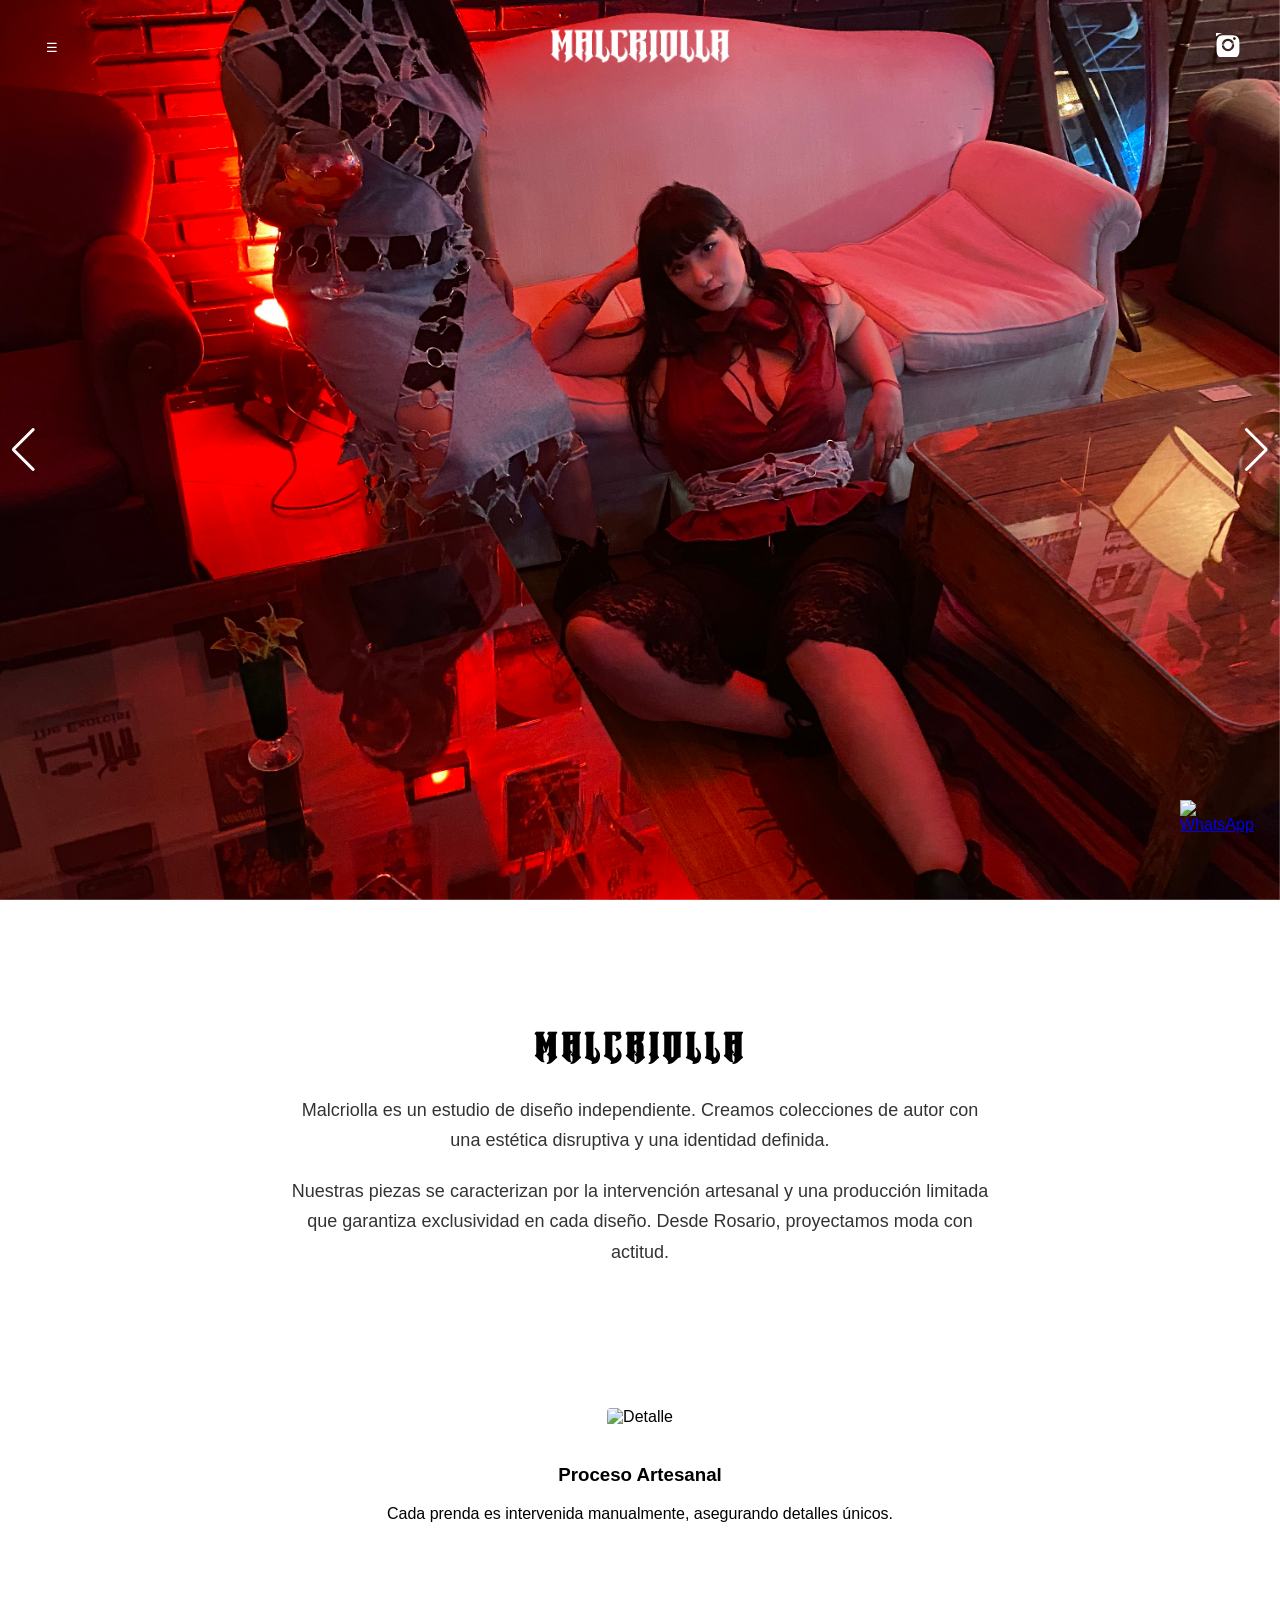
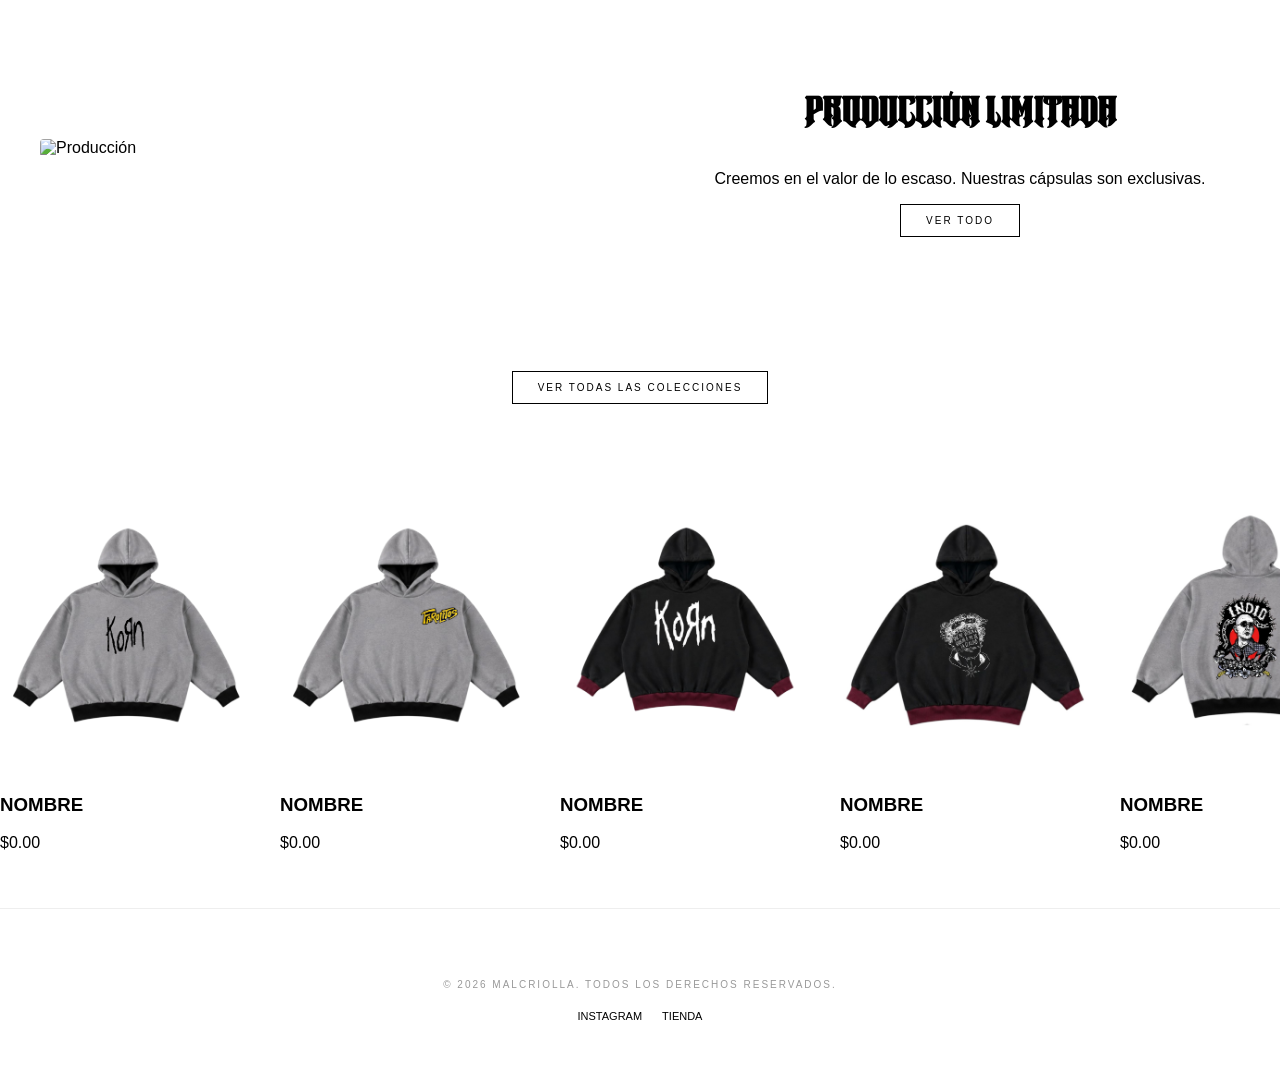
==== index.html @ 0d0cfdd4 "Update index.html" ====
<!DOCTYPE html>
<html lang="es">
<head>
    <link rel="stylesheet" href="https://cdn.jsdelivr.net/npm/swiper@11/swiper-bundle.min.css"/>
    <script src="https://cdn.jsdelivr.net/npm/swiper@11/swiper-bundle.min.js"></script>
    <link rel="icon" type="image/png" href="img/favicon.png">
    <meta charset="UTF-8">
    <meta name="viewport" content="width=device-width, initial-scale=1.0">
    <title>MALCRIOLLA | Official Online Store</title>
    <style>
        @font-face { font-family: 'Metrim'; src: url('fonts/MetrimLetter-Regular.ttf') format('truetype'); }
        body { font-family: 'Helvetica Neue', Helvetica, Arial, sans-serif; background: #ffffff; margin: 0; padding: 0; color: #000000; }

        /* Header */
        header { background: transparent; padding: 25px 0; position: fixed; top: 0; width: 100%; z-index: 9999; transition: all 0.4s ease; }
        .header-estructura { display: grid; grid-template-columns: 1fr auto 1fr; align-items: center; max-width: 1200px; margin: 0 auto; padding: 0 20px; }
        .menu-btn { background: transparent; border: none; color: #ffffff; cursor: pointer; text-transform: uppercase; justify-self: start; }
        .logo-bloque { display: flex; flex-direction: column; align-items: center; justify-self: center; }
        .logo-dinamico { height: 40px; width: auto; content: url("img/LOGO BLANCO.png"); transition: all 0.4s ease; }
        .ig-link { color: #ffffff; justify-self: end; text-decoration: none; }
        header.shrink { background: rgba(255, 255, 255, 0.95); padding: 10px 0; border-bottom: 1px solid #eee; }
        header.shrink .menu-btn, header.shrink .ig-link { color: #000000; }
        header.shrink .logo-dinamico { height: 25px; content: url("img/LOGO NEGRO.png"); }
        header.shrink .menu-btn, header.shrink .ig-link { color: #000000; }

        /* Swiper Profesional */
        .swiper { width: 100%; height: 100vh; }
        .swiper-slide img { width: 100%; height: 100vh; object-fit: cover; display: block; }
        .swiper-button-next, .swiper-button-prev { color: #ffffff !important; }

        /* Contenido */
        .quienes-somos { padding: 100px 20px; text-align: center; background: #ffffff; }
        .texto-container { max-width: 700px; margin: 0 auto; }
        .texto-container h2 { font-family: 'Metrim', sans-serif; font-size: 32px; letter-spacing: 4px; text-transform: uppercase; margin-bottom: 30px; }
        .texto-container p { font-size: 18px; line-height: 1.7; color: #333; margin-bottom: 20px; }
        .seccion-proceso { max-width: 800px; margin: 0 auto 80px auto; padding: 20px; text-align: center; }
        .seccion-proceso img { width: 100%; height: 400px; object-fit: cover; margin-bottom: 20px; border-radius: 4px; }
        .grid-bloque { display: grid; grid-template-columns: 1fr 1fr; gap: 80px; align-items: center; max-width: 1400px; margin: 100px auto; padding: 0 40px; }
        .bloque-img img { width: 100%; aspect-ratio: 4 / 3; object-fit: cover; border-radius: 4px; }
        .bloque-info {
            display: flex;
            flex-direction: column;
            align-items: center; /* Centra horizontalmente */
            text-align: center;  /* Opcional: centra también el texto */
        }
        .bloque-info h3 { font-family: 'Metrim', sans-serif; font-size: 32px; margin-bottom: 25px; text-align: center;}
        .btn-ver-todo { 
            padding: 10px 25px;
            border: 1px solid #000;
            color: #000;
            text-decoration: none;
            font-size: 10px;
            letter-spacing: 2px;
            text-transform: uppercase; }
        .contenedor-boton-centro { text-align: center; padding: 40px 0; background: #ffffff; }
        .btn-colecciones { align-self: flex-start; /* Botón alineado con el texto */
            padding: 10px 25px;
            border: 1px solid #000;
            color: #000;
            text-decoration: none;
            font-size: 10px;
            letter-spacing: 2px;
            text-transform: uppercase; }

        .btn-ver-todo:hover {
            background: #000;
            color: #fff;
        }
        .btn-colecciones:hover {
            background: #000;
            color: #fff;
        }
        /* Carrusel Productos */
        .contenedor-carrusel-productos { position: relative; width: 100%;max-width: 100vw; overflow: hidden; padding: 40px 0; }
        .carrusel-track { display: flex; gap: 30px;width: max-content; animation: scroll 20s linear infinite; will-change: transform; }
        .carrusel-track:hover { animation-play-state: paused; }
        @keyframes scroll { from { transform: translateX(0); } to { transform: translateX(-1400px); } }
        .producto-card img { width: 250px; height: 300px; object-fit: cover; display: block; cursor: pointer; transition: transform 0.3s ease; }
        .producto-card a { display: block; text-decoration: none; }
        .producto-card a:hover img { transform: scale(1.05); }
        

        .whatsapp-float {
            position: fixed;
            width: 60px;
            height: 60px;
            bottom: 40px;
            right: 40px;
            z-index: 9999;
            transition: transform 0.3s ease;
        }

        .whatsapp-float img {
            width: 100%;
            height: 100%;
            object-fit: contain;
        }

        .whatsapp-float:hover {
            transform: scale(1.1); /* Efecto al pasar el mouse */
        }

        /* Ajuste para móviles */
        @media (max-width: 768px) {
            .whatsapp-float {
                width: 50px;
                height: 50px;
                bottom: 20px;
                right: 20px;
            }
        }

        
        

        /* Oculta la barra de scroll en Chrome, Safari y Edge */
        .carrusel-track::-webkit-scrollbar {
            display: none;
        }

        /* Asegura que cada foto se ajuste al scroll */
        .carrusel-item {
            scroll-snap-align: start; 
            flex: 0 0 auto; /* Evita que las fotos se deformen */
        }

        /* Footer */
        .footer { background: #ffffff; padding: 60px 20px; text-align: center; border-top: 1px solid #eeeeee; }
        .footer-links { display: flex; justify-content: center; gap: 20px; margin-top: 20px; }
        .footer-links a { font-size: 11px; color: #000; text-decoration: none; text-transform: uppercase; }

        @media (max-width: 768px) { .grid-bloque { grid-template-columns: 1fr; } }
    </style>
</head>
<body>

    <header>
        <div class="header-estructura">
            <button class="menu-btn"><span>&#9776;</span></button>
            <div class="logo-bloque">
                <a href="index.html">
        <img src="img/LOGO BLANCO.png" alt="MALCRIOLLA" class="logo-dinamico">
    </a>
            </div>
            <a href="https://instagram.com/malcriolla" target="_blank" class="ig-link">
                <svg width="24" height="24" viewBox="0 0 24 24" fill="currentColor">
                    <path d="M12 2.163c3.204 0 3.584.012 4.85.07 1.25.057 2.1.24 2.846.53.77.3 1.32.657 1.896 1.233.575.575.933 1.126 1.233 1.896.29.745.473 1.595.53 2.846.058 1.266.07 1.646.07 4.85s-.012 3.584-.07 4.85c-.057 1.25-.24 2.1-.53 2.846-.3.77-.657 1.32-1.233 1.896-.575.575-1.126.933-1.896 1.233-.745.29-1.595.473-2.846.53-1.266.058-1.646.07-4.85.07s-3.584-.012-4.85-.07c-1.25-.057-2.1-.24-2.846-.53-.77-.3-1.32-.657-1.896-1.233-.575-.575-.933-1.126-1.233-1.896-.29-.745-.473-1.595-.53-2.846-.058-1.266-.07-1.646-.07-4.85s.012-3.584.07-4.85c.057-1.25.24-2.1.53-2.846.3-.77.657-1.32 1.233-1.896.575-.575 1.126-.933 1.896-1.233.745-.29 1.595-.473 2.846-.53 1.266-.058 1.646-.07 4.85-.07zm0-2.163c-3.259 0-3.667.014-4.947.072-1.277.058-2.148.26-2.91.556-.788.305-1.455.714-2.122 1.382-.668.667-1.334 1.077-2.122 1.382-.668.667-1.334 1.077-2.122 1.382-.668.667-1.334 1.077-2.122 1.382-.668.667-1.334 1.077-2.122 1.382-.762.296-1.633.498-2.91.556-1.28.058-1.688.072-4.947.072s3.667-.014 4.947-.072c1.277-.058 2.148-.26 2.91-.556.788-.305 1.455-.714 2.122-1.382.668-.667 1.077-1.334 1.382-2.122.296-.762.498-1.633.556-2.91.058-1.28.072-1.688.072-4.947s-.014-3.667-.072-4.947c-.058-1.277-.26-2.148-.556-2.91-.305-.788-.714-1.455-1.382-2.122-.667-.668-1.334-1.077-2.122-1.382-.762-.296-1.633-.498-2.91-.556-1.28-.058-1.688-.072-4.947-.072zM12 5.838c-3.403 0-6.162 2.759-6.162 6.162s2.759 6.162 6.162 6.162 6.162-2.759 6.162-6.162-2.759-6.162-6.162-6.162zm0 10.162c-2.209 0-4-1.791-4-4s1.791-4 4-4 4 1.791 4 4-1.791 4-4 4zm6.406-11.845c-.796 0-1.441.645-1.441 1.441s.645 1.441 1.441 1.441 1.441-.645 1.441-1.441-.645-1.441-1.441-1.441z"/>
                </svg>
            </a>
        </div>
    </header>

    <div class="swiper mySwiper">
    <div class="swiper-wrapper">
        <div class="swiper-slide"><img src="img/carousel slide/IMG_2120.jpg" alt="Slide 1"></div>
        <div class="swiper-slide"><img src="img/carousel slide/IMG_1923.jpg" alt="Slide 2"></div>
        <div class="swiper-slide"><img src="img/carousel slide/IMG_1944.jpg" alt="Slide 3"></div>
    </div>
    <div class="swiper-button-next"></div>
    <div class="swiper-button-prev"></div>
</div>

    <section class="quienes-somos">
        <div class="texto-container">
            <h2>Malcriolla</h2>
            <p>Malcriolla es un estudio de diseño independiente. Creamos colecciones de autor con una estética disruptiva y una identidad definida.</p>
            <p>Nuestras piezas se caracterizan por la intervención artesanal y una producción limitada que garantiza exclusividad en cada diseño. Desde Rosario, proyectamos moda con actitud.</p>
        </div>
    </section>

    <section class="seccion-proceso">
        <img src="https://images.unsplash.com/photo-1523381210434-271e8be1f52b?w=800" alt="Detalle">
        <h3>Proceso Artesanal</h3>
        <p>Cada prenda es intervenida manualmente, asegurando detalles únicos.</p>
    </section>

    <section class="grid-bloque">
        <div class="bloque-img"><img src="https://images.unsplash.com/photo-1523381210434-271e8be1f52b?w=800" alt="Producción"></div>
        <div class="bloque-info">
            <h3>Producción Limitada</h3>
            <p>Creemos en el valor de lo escaso. Nuestras cápsulas son exclusivas.</p>
            
            <a href="galeria.html" class="btn-ver-todo">VER TODO</a>
            
        </div>
    </section>

    <div class="contenedor-boton-centro">
        <a href="colecciones.html" class="btn-colecciones">VER TODAS LAS COLECCIONES</a>
    </div>

    <div class="contenedor-carrusel-productos">
        
        <div class="carrusel-track" id="track">
            
            <div class="producto-card"><img src="img/buzos/12345.png" alt="Producto"><h3>NOMBRE</h3><p>$0.00</p></div>
            <div class="producto-card"><img src="img/buzos/123456 (2).png" alt="Producto"><h3>NOMBRE</h3><p>$0.00</p></div>
            <div class="producto-card"><img src="img/buzos/123456 (3).png" alt="Producto"><h3>NOMBRE</h3><p>$0.00</p></div>
            <div class="producto-card"><img src="img/buzos/pity 1.jpg" alt="Producto"><h3>NOMBRE</h3><p>$0.00</p></div>
            <div class="producto-card"><img src="img/buzos/INDIO.jpg" alt="Producto"><h3>NOMBRE</h3><p>$0.00</p></div>
            
        </div>
    </div>

    <footer class="footer">
        <div class="footer-contenido">
            <p style="font-size: 10px; letter-spacing: 2px; text-transform: uppercase; color: #999;">&copy; 2026 MALCRIOLLA. TODOS LOS DERECHOS RESERVADOS.</p>
            <div class="footer-links">
                <a href="https://instagram.com/malcriolla" target="_blank" class="ig-link">INSTAGRAM</a>
                
                <a href="https://malcriolla.mitiendanube.com/" target="_blank" class="ig-link"">TIENDA</a>
            </div>
        </div>
    </footer>


    <!-- Modal de Imagen -->
<div id="imageModal" style="display:none; position:fixed; z-index:10000; left:0; top:0; width:100%; height:100%; background-color:rgba(0,0,0,0.9); justify-content:center; align-items:center;">
    <span onclick="document.getElementById('imageModal').style.display='none'" style="position:absolute; top:20px; right:30px; color:white; font-size:40px; cursor:pointer;">&times;</span>
    <img id="modalImg" style="max-width:90%; max-height:80%; border-radius:4px;">
</div>
    <script>
    window.addEventListener('DOMContentLoaded', () => {
        const track = document.getElementById('track');
        
        // 1. Duplicar elementos
        track.innerHTML += track.innerHTML; 

        // 2. Delegación de eventos (Funciona para todos, incluso los duplicados)
        track.addEventListener('click', (e) => {
            if (e.target.tagName === 'IMG') {
                const modal = document.getElementById('imageModal');
                const modalImg = document.getElementById('modalImg');
                modal.style.display = 'flex';
                modalImg.src = e.target.src;
            }
        });
    });

    // Inicializar Swiper
    var swiper = new Swiper(".mySwiper", {
        loop: true,
        autoplay: { delay: 6000, disableOnInteraction: false },
        navigation: {
            nextEl: ".swiper-button-next",
            prevEl: ".swiper-button-prev",
        },
        keyboard: { enabled: true },
    });

    // Header Scroll
    window.addEventListener('scroll', () => 
        document.querySelector('header').classList.toggle('shrink', window.scrollY > 50)
    );
</script>

<!-- Botón Flotante WhatsApp -->
<a href="https://wa.me/5493411234567" class="whatsapp-float" target="_blank">
    <img src="https://cdn-icons-png.flaticon.com/512/3670/3670051.png" alt="WhatsApp">
</a>


</body>
</html>
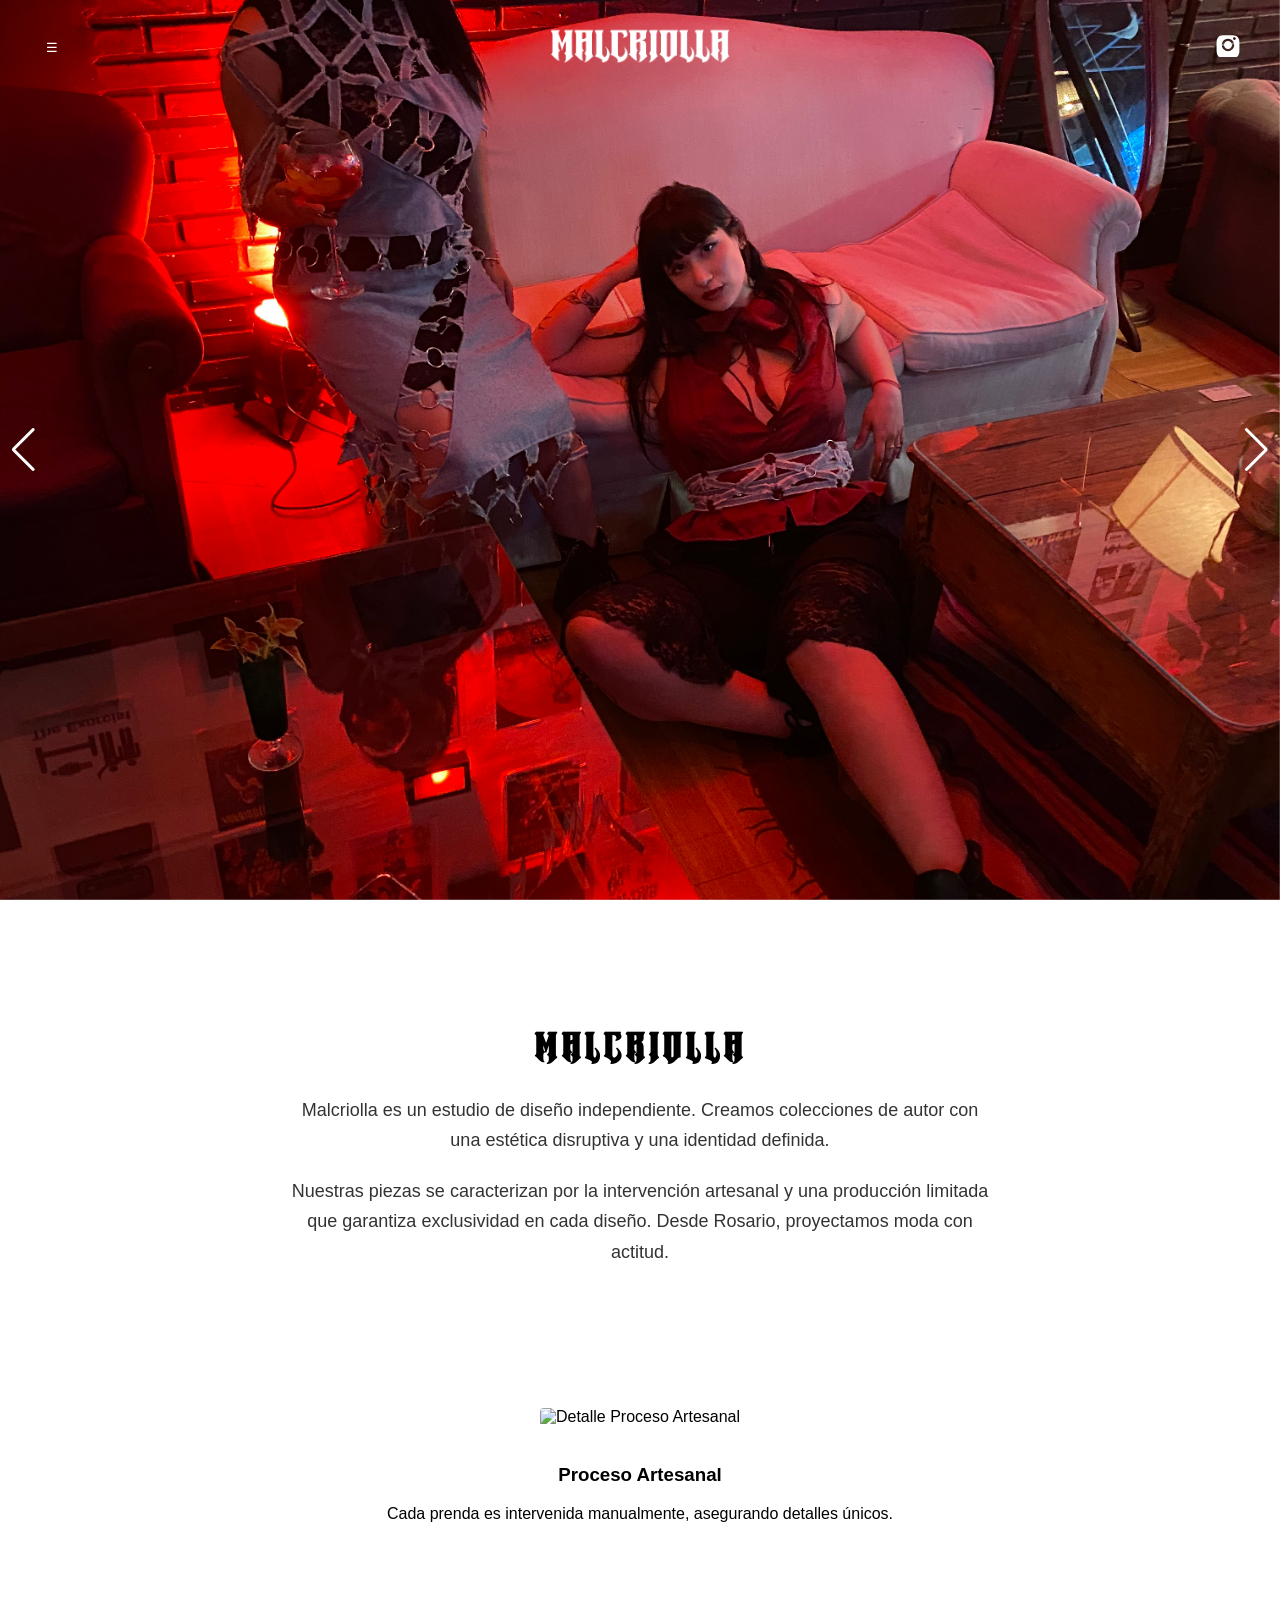
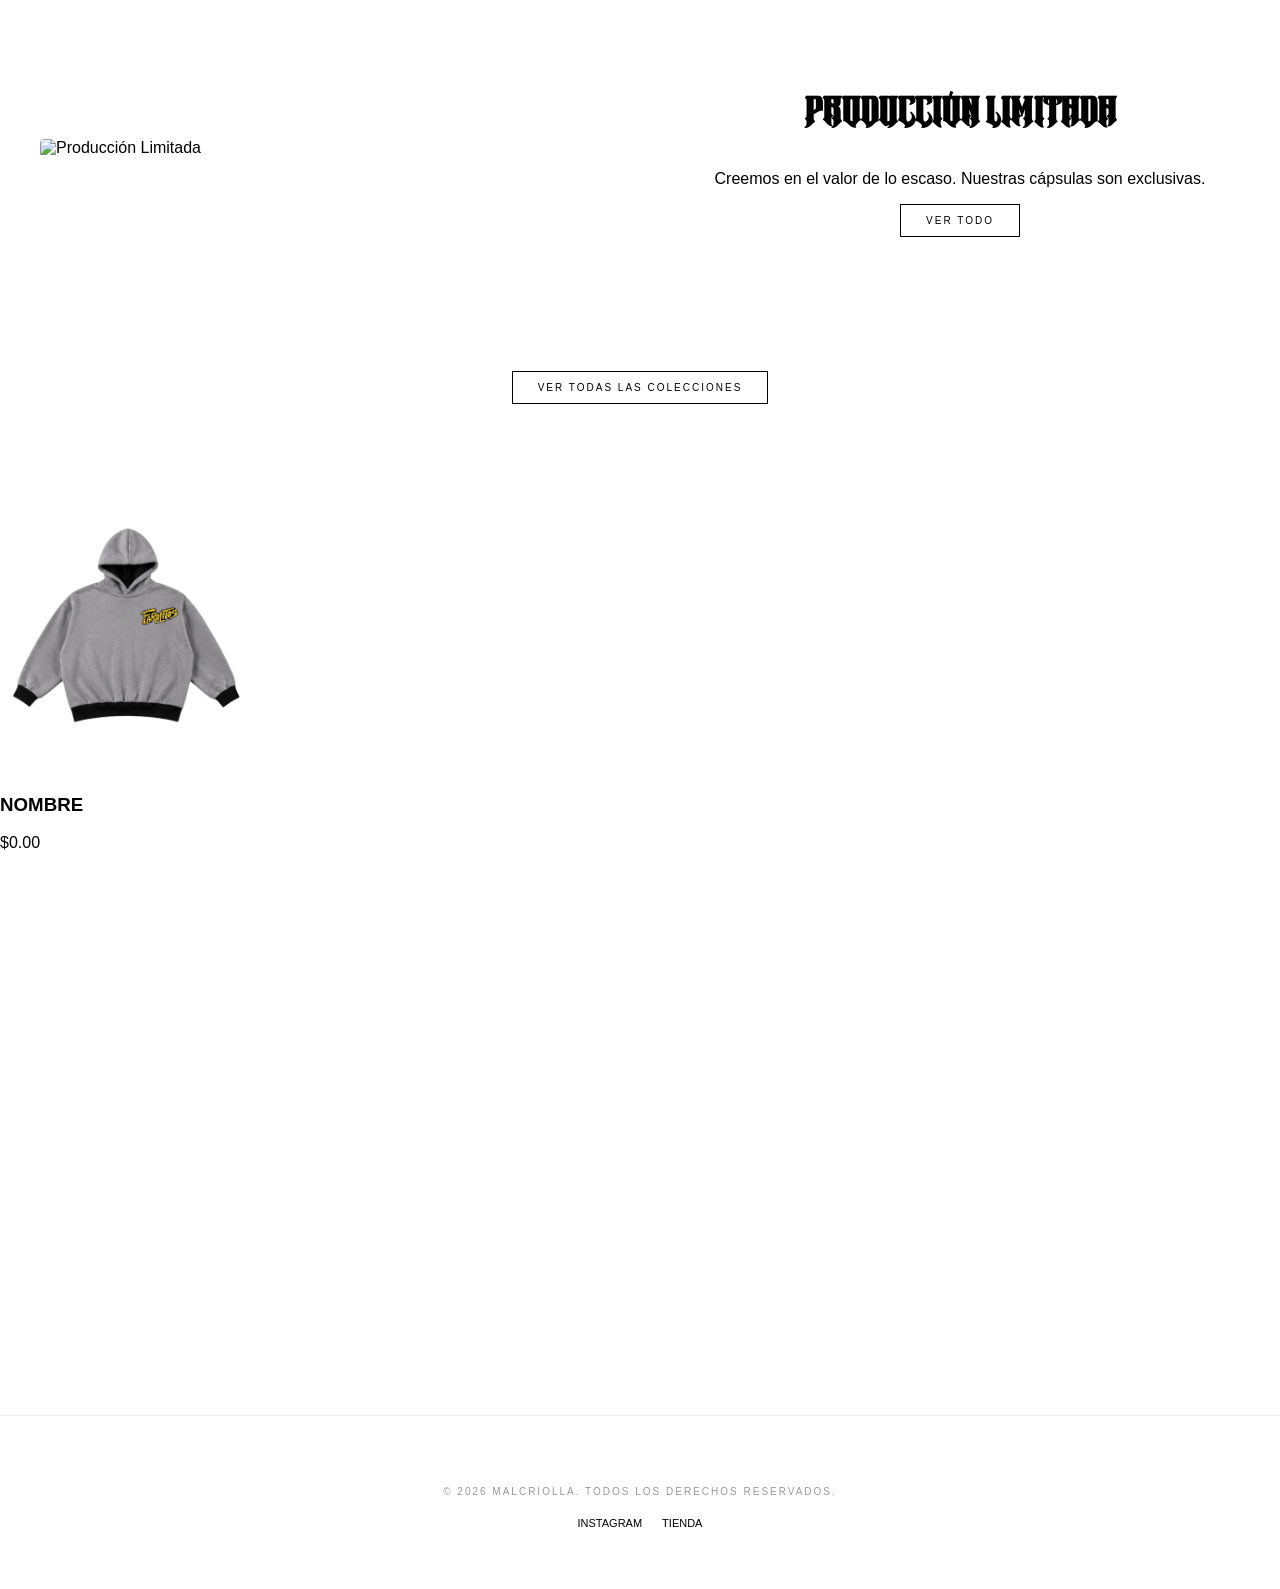
==== commit 619f46cc: "Update index.html" ====
--- a/index.html
+++ b/index.html
@@ -1,136 +1,15 @@
 <!DOCTYPE html>
 <html lang="es">
 <head>
-    <link rel="stylesheet" href="https://cdn.jsdelivr.net/npm/swiper@11/swiper-bundle.min.css"/>
-    <script src="https://cdn.jsdelivr.net/npm/swiper@11/swiper-bundle.min.js"></script>
-    <link rel="icon" type="image/png" href="img/favicon.png">
     <meta charset="UTF-8">
     <meta name="viewport" content="width=device-width, initial-scale=1.0">
-    <title>MALCRIOLLA | Official Online Store</title>
-    <style>
-        @font-face { font-family: 'Metrim'; src: url('fonts/MetrimLetter-Regular.ttf') format('truetype'); }
-        body { font-family: 'Helvetica Neue', Helvetica, Arial, sans-serif; background: #ffffff; margin: 0; padding: 0; color: #000000; }
-
-        /* Header */
-        header { background: transparent; padding: 25px 0; position: fixed; top: 0; width: 100%; z-index: 9999; transition: all 0.4s ease; }
-        .header-estructura { display: grid; grid-template-columns: 1fr auto 1fr; align-items: center; max-width: 1200px; margin: 0 auto; padding: 0 20px; }
-        .menu-btn { background: transparent; border: none; color: #ffffff; cursor: pointer; text-transform: uppercase; justify-self: start; }
-        .logo-bloque { display: flex; flex-direction: column; align-items: center; justify-self: center; }
-        .logo-dinamico { height: 40px; width: auto; content: url("img/LOGO BLANCO.png"); transition: all 0.4s ease; }
-        .ig-link { color: #ffffff; justify-self: end; text-decoration: none; }
-        header.shrink { background: rgba(255, 255, 255, 0.95); padding: 10px 0; border-bottom: 1px solid #eee; }
-        header.shrink .menu-btn, header.shrink .ig-link { color: #000000; }
-        header.shrink .logo-dinamico { height: 25px; content: url("img/LOGO NEGRO.png"); }
-        header.shrink .menu-btn, header.shrink .ig-link { color: #000000; }
-
-        /* Swiper Profesional */
-        .swiper { width: 100%; height: 100vh; }
-        .swiper-slide img { width: 100%; height: 100vh; object-fit: cover; display: block; }
-        .swiper-button-next, .swiper-button-prev { color: #ffffff !important; }
-
-        /* Contenido */
-        .quienes-somos { padding: 100px 20px; text-align: center; background: #ffffff; }
-        .texto-container { max-width: 700px; margin: 0 auto; }
-        .texto-container h2 { font-family: 'Metrim', sans-serif; font-size: 32px; letter-spacing: 4px; text-transform: uppercase; margin-bottom: 30px; }
-        .texto-container p { font-size: 18px; line-height: 1.7; color: #333; margin-bottom: 20px; }
-        .seccion-proceso { max-width: 800px; margin: 0 auto 80px auto; padding: 20px; text-align: center; }
-        .seccion-proceso img { width: 100%; height: 400px; object-fit: cover; margin-bottom: 20px; border-radius: 4px; }
-        .grid-bloque { display: grid; grid-template-columns: 1fr 1fr; gap: 80px; align-items: center; max-width: 1400px; margin: 100px auto; padding: 0 40px; }
-        .bloque-img img { width: 100%; aspect-ratio: 4 / 3; object-fit: cover; border-radius: 4px; }
-        .bloque-info {
-            display: flex;
-            flex-direction: column;
-            align-items: center; /* Centra horizontalmente */
-            text-align: center;  /* Opcional: centra también el texto */
-        }
-        .bloque-info h3 { font-family: 'Metrim', sans-serif; font-size: 32px; margin-bottom: 25px; text-align: center;}
-        .btn-ver-todo { 
-            padding: 10px 25px;
-            border: 1px solid #000;
-            color: #000;
-            text-decoration: none;
-            font-size: 10px;
-            letter-spacing: 2px;
-            text-transform: uppercase; }
-        .contenedor-boton-centro { text-align: center; padding: 40px 0; background: #ffffff; }
-        .btn-colecciones { align-self: flex-start; /* Botón alineado con el texto */
-            padding: 10px 25px;
-            border: 1px solid #000;
-            color: #000;
-            text-decoration: none;
-            font-size: 10px;
-            letter-spacing: 2px;
-            text-transform: uppercase; }
-
-        .btn-ver-todo:hover {
-            background: #000;
-            color: #fff;
-        }
-        .btn-colecciones:hover {
-            background: #000;
-            color: #fff;
-        }
-        /* Carrusel Productos */
-        .contenedor-carrusel-productos { position: relative; width: 100%;max-width: 100vw; overflow: hidden; padding: 40px 0; }
-        .carrusel-track { display: flex; gap: 30px;width: max-content; animation: scroll 20s linear infinite; will-change: transform; }
-        .carrusel-track:hover { animation-play-state: paused; }
-        @keyframes scroll { from { transform: translateX(0); } to { transform: translateX(-1400px); } }
-        .producto-card img { width: 250px; height: 300px; object-fit: cover; display: block; cursor: pointer; transition: transform 0.3s ease; }
-        .producto-card a { display: block; text-decoration: none; }
-        .producto-card a:hover img { transform: scale(1.05); }
-        
-
-        .whatsapp-float {
-            position: fixed;
-            width: 60px;
-            height: 60px;
-            bottom: 40px;
-            right: 40px;
-            z-index: 9999;
-            transition: transform 0.3s ease;
-        }
-
-        .whatsapp-float img {
-            width: 100%;
-            height: 100%;
-            object-fit: contain;
-        }
-
-        .whatsapp-float:hover {
-            transform: scale(1.1); /* Efecto al pasar el mouse */
-        }
-
-        /* Ajuste para móviles */
-        @media (max-width: 768px) {
-            .whatsapp-float {
-                width: 50px;
-                height: 50px;
-                bottom: 20px;
-                right: 20px;
-            }
-        }
-
-        
-        
-
-        /* Oculta la barra de scroll en Chrome, Safari y Edge */
-        .carrusel-track::-webkit-scrollbar {
-            display: none;
-        }
-
-        /* Asegura que cada foto se ajuste al scroll */
-        .carrusel-item {
-            scroll-snap-align: start; 
-            flex: 0 0 auto; /* Evita que las fotos se deformen */
-        }
-
-        /* Footer */
-        .footer { background: #ffffff; padding: 60px 20px; text-align: center; border-top: 1px solid #eeeeee; }
-        .footer-links { display: flex; justify-content: center; gap: 20px; margin-top: 20px; }
-        .footer-links a { font-size: 11px; color: #000; text-decoration: none; text-transform: uppercase; }
-
-        @media (max-width: 768px) { .grid-bloque { grid-template-columns: 1fr; } }
-    </style>
+    <title>MALCRIOLLA | Official Online</title>
+    <!-- Favicon -->
+    <link rel="icon" type="image/png" href="img/favicon.png">
+    <!-- Swiper CSS -->
+    <link rel="stylesheet" href="https://cdn.jsdelivr.net/npm/swiper@11/swiper-bundle.min.css"/>
+    <!-- Estilos Propios (CSS Externo) -->
+    <link rel="stylesheet" href="css/style.css">
 </head>
 <body>
 
@@ -139,26 +18,26 @@
             <button class="menu-btn"><span>&#9776;</span></button>
             <div class="logo-bloque">
                 <a href="index.html">
-        <img src="img/LOGO BLANCO.png" alt="MALCRIOLLA" class="logo-dinamico">
-    </a>
+                    <img src="img/LOGO BLANCO.png" alt="MALCRIOLLA" class="logo-dinamico">
+                </a>
             </div>
             <a href="https://instagram.com/malcriolla" target="_blank" class="ig-link">
                 <svg width="24" height="24" viewBox="0 0 24 24" fill="currentColor">
-                    <path d="M12 2.163c3.204 0 3.584.012 4.85.07 1.25.057 2.1.24 2.846.53.77.3 1.32.657 1.896 1.233.575.575.933 1.126 1.233 1.896.29.745.473 1.595.53 2.846.058 1.266.07 1.646.07 4.85s-.012 3.584-.07 4.85c-.057 1.25-.24 2.1-.53 2.846-.3.77-.657 1.32-1.233 1.896-.575.575-1.126.933-1.896 1.233-.745.29-1.595.473-2.846.53-1.266.058-1.646.07-4.85.07s-3.584-.012-4.85-.07c-1.25-.057-2.1-.24-2.846-.53-.77-.3-1.32-.657-1.896-1.233-.575-.575-.933-1.126-1.233-1.896-.29-.745-.473-1.595-.53-2.846-.058-1.266-.07-1.646-.07-4.85s.012-3.584.07-4.85c.057-1.25.24-2.1.53-2.846.3-.77.657-1.32 1.233-1.896.575-.575 1.126-.933 1.896-1.233.745-.29 1.595-.473 2.846-.53 1.266-.058 1.646-.07 4.85-.07zm0-2.163c-3.259 0-3.667.014-4.947.072-1.277.058-2.148.26-2.91.556-.788.305-1.455.714-2.122 1.382-.668.667-1.334 1.077-2.122 1.382-.668.667-1.334 1.077-2.122 1.382-.668.667-1.334 1.077-2.122 1.382-.668.667-1.334 1.077-2.122 1.382-.762.296-1.633.498-2.91.556-1.28.058-1.688.072-4.947.072s3.667-.014 4.947-.072c1.277-.058 2.148-.26 2.91-.556.788-.305 1.455-.714 2.122-1.382.668-.667 1.077-1.334 1.382-2.122.296-.762.498-1.633.556-2.91.058-1.28.072-1.688.072-4.947s-.014-3.667-.072-4.947c-.058-1.277-.26-2.148-.556-2.91-.305-.788-.714-1.455-1.382-2.122-.667-.668-1.334-1.077-2.122-1.382-.762-.296-1.633-.498-2.91-.556-1.28-.058-1.688-.072-4.947-.072zM12 5.838c-3.403 0-6.162 2.759-6.162 6.162s2.759 6.162 6.162 6.162 6.162-2.759 6.162-6.162-2.759-6.162-6.162-6.162zm0 10.162c-2.209 0-4-1.791-4-4s1.791-4 4-4 4 1.791 4 4-1.791 4-4 4zm6.406-11.845c-.796 0-1.441.645-1.441 1.441s.645 1.441 1.441 1.441 1.441-.645 1.441-1.441-.645-1.441-1.441-1.441z"/>
+                    <path d="M12 2.163c3.204 0 3.584.012 4.85.07 1.25.057 2.1.24 2.846.53.77.3 1.32.657 1.896 1.233.575.575.933 1.126 1.233 1.896.29.745.473 1.595.53 2.846.058 1.266.07 1.646.07 4.85s-.012 3.584-.07 4.85c-.057 1.25-.24 2.1-.53 2.846-.3.77-.657 1.32-1.233 1.896-.575.575-1.126.933-1.896 1.233-.745.29-1.595.473-2.846.53-1.266.058-1.646.07-4.85.07s-3.584-.012-4.85-.07c-1.25-.057-2.1-.24-2.846-.53-.77-.3-1.32-.657-1.896-1.233-.575-.575-.933-1.126-1.233-1.896-.29-.745-.473-1.595-.53-2.846-.058-1.266-.07-1.646-.07-4.85s.012-3.584.07-4.85c-.057-1.25.24-2.1.53-2.846.3-.77.657-1.32 1.233-1.896.575-.575 1.126-.933 1.896-1.233.745-.29 1.595-.473 2.846-.53 1.266-.058 1.646-.07 4.85-.07zm0-2.163c-3.259 0-3.667.014-4.947.072-1.277.058-2.148.26-2.91.556-.788.305-1.455.714-2.122 1.382-.668.667-1.334 1.077-2.122 1.382-.762.296-1.633.498-2.91.556-1.28.058-1.688.072-4.947.072s3.667-.014 4.947-.072c1.277-.058 2.148-.26 2.91-.556.788-.305 1.455-.714 2.122-1.382.667-.668 1.334-1.077 2.122-1.382.762-.296 1.633-.498 2.91-.556 1.28-.058 1.688-.072 4.947-.072zM12 5.838c-3.403 0-6.162 2.759-6.162 6.162s2.759 6.162 6.162 6.162 6.162-2.759 6.162-6.162-2.759-6.162-6.162-6.162zm0 10.162c-2.209 0-4-1.791-4-4s1.791-4 4-4 4 1.791 4 4-1.791 4-4 4zm6.406-11.845c-.796 0-1.441.645-1.441 1.441s.645 1.441 1.441 1.441 1.441-.645 1.441-1.441-.645-1.441-1.441-1.441z"/>
                 </svg>
             </a>
         </div>
     </header>
 
     <div class="swiper mySwiper">
-    <div class="swiper-wrapper">
-        <div class="swiper-slide"><img src="img/carousel slide/IMG_2120.jpg" alt="Slide 1"></div>
-        <div class="swiper-slide"><img src="img/carousel slide/IMG_1923.jpg" alt="Slide 2"></div>
-        <div class="swiper-slide"><img src="img/carousel slide/IMG_1944.jpg" alt="Slide 3"></div>
+        <div class="swiper-wrapper">
+            <div class="swiper-slide"><img src="img/carousel slide/IMG_2120.jpg" alt="Slide 1"></div>
+            <div class="swiper-slide"><img src="img/carousel slide/IMG_1923.jpg" alt="Slide 2"></div>
+            <div class="swiper-slide"><img src="img/carousel slide/IMG_1944.jpg" alt="Slide 3"></div>
+        </div>
+        <div class="swiper-button-next"></div>
+        <div class="swiper-button-prev"></div>
     </div>
-    <div class="swiper-button-next"></div>
-    <div class="swiper-button-prev"></div>
-</div>
 
     <section class="quienes-somos">
         <div class="texto-container">
@@ -169,19 +48,19 @@
     </section>
 
     <section class="seccion-proceso">
-        <img src="https://images.unsplash.com/photo-1523381210434-271e8be1f52b?w=800" alt="Detalle">
+        <img src="https://images.unsplash.com/photo-1523381210434-271e8be1f52b?w=800" alt="Detalle Proceso Artesanal">
         <h3>Proceso Artesanal</h3>
         <p>Cada prenda es intervenida manualmente, asegurando detalles únicos.</p>
     </section>
 
     <section class="grid-bloque">
-        <div class="bloque-img"><img src="https://images.unsplash.com/photo-1523381210434-271e8be1f52b?w=800" alt="Producción"></div>
+        <div class="bloque-img">
+            <img src="https://images.unsplash.com/photo-1523381210434-271e8be1f52b?w=800" alt="Producción Limitada">
+        </div>
         <div class="bloque-info">
             <h3>Producción Limitada</h3>
             <p>Creemos en el valor de lo escaso. Nuestras cápsulas son exclusivas.</p>
-            
             <a href="galeria.html" class="btn-ver-todo">VER TODO</a>
-            
         </div>
     </section>
 
@@ -189,16 +68,13 @@
         <a href="colecciones.html" class="btn-colecciones">VER TODAS LAS COLECCIONES</a>
     </div>
 
-    <div class="contenedor-carrusel-productos">
-        
-        <div class="carrusel-track" id="track">
-            
-            <div class="producto-card"><img src="img/buzos/12345.png" alt="Producto"><h3>NOMBRE</h3><p>$0.00</p></div>
-            <div class="producto-card"><img src="img/buzos/123456 (2).png" alt="Producto"><h3>NOMBRE</h3><p>$0.00</p></div>
-            <div class="producto-card"><img src="img/buzos/123456 (3).png" alt="Producto"><h3>NOMBRE</h3><p>$0.00</p></div>
-            <div class="producto-card"><img src="img/buzos/pity 1.jpg" alt="Producto"><h3>NOMBRE</h3><p>$0.00</p></div>
-            <div class="producto-card"><img src="img/buzos/INDIO.jpg" alt="Producto"><h3>NOMBRE</h3><p>$0.00</p></div>
-            
+    <div class="swiper carrusel-productos">
+        <div class="swiper-wrapper" id="track">
+            <div class="swiper-slide producto-card"><img src="img/buzos/12345.png" alt="Producto Buzo"><h3>NOMBRE</h3><p>$0.00</p></div>
+            <div class="swiper-slide producto-card"><img src="img/buzos/123456 (2).png" alt="Producto Buzo"><h3>NOMBRE</h3><p>$0.00</p></div>
+            <div class="swiper-slide producto-card"><img src="img/buzos/123456 (3).png" alt="Producto Buzo"><h3>NOMBRE</h3><p>$0.00</p></div>
+            <div class="swiper-slide producto-card"><img src="img/buzos/pity 1.jpg" alt="Producto Buzo"><h3>NOMBRE</h3><p>$0.00</p></div>
+            <div class="swiper-slide producto-card"><img src="img/buzos/INDIO.jpg" alt="Producto Buzo"><h3>NOMBRE</h3><p>$0.00</p></div>
         </div>
     </div>
 
@@ -207,60 +83,26 @@
             <p style="font-size: 10px; letter-spacing: 2px; text-transform: uppercase; color: #999;">&copy; 2026 MALCRIOLLA. TODOS LOS DERECHOS RESERVADOS.</p>
             <div class="footer-links">
                 <a href="https://instagram.com/malcriolla" target="_blank" class="ig-link">INSTAGRAM</a>
-                
-                <a href="https://malcriolla.mitiendanube.com/" target="_blank" class="ig-link"">TIENDA</a>
+                <a href="https://malcriolla.mitiendanube.com/" target="_blank" class="ig-link">TIENDA</a>
             </div>
         </div>
     </footer>
 
+    <!-- Modal de Imagen -->
+    <div id="imageModal" style="display:none; position:fixed; z-index:10000; left:0; top:0; width:100%; height:100%; background-color:rgba(0,0,0,0.9); justify-content:center; align-items:center;">
+        <span onclick="document.getElementById('imageModal').style.display='none'" style="position:absolute; top:20px; right:30px; color:white; font-size:40px; cursor:pointer;">&times;</span>
+        <img id="modalImg" style="max-width:90%; max-height:80%; border-radius:4px;" alt="Vista ampliada">
+    </div>
 
-    <!-- Modal de Imagen -->
-<div id="imageModal" style="display:none; position:fixed; z-index:10000; left:0; top:0; width:100%; height:100%; background-color:rgba(0,0,0,0.9); justify-content:center; align-items:center;">
-    <span onclick="document.getElementById('imageModal').style.display='none'" style="position:absolute; top:20px; right:30px; color:white; font-size:40px; cursor:pointer;">&times;</span>
-    <img id="modalImg" style="max-width:90%; max-height:80%; border-radius:4px;">
-</div>
-    <script>
-    window.addEventListener('DOMContentLoaded', () => {
-        const track = document.getElementById('track');
-        
-        // 1. Duplicar elementos
-        track.innerHTML += track.innerHTML; 
+    <!-- Botón Flotante WhatsApp -->
+    <a href="https://wa.me/5493411234567" class="whatsapp-float" target="_blank">
+        <img src="https://cdn-icons-png.flaticon.com/512/3670/3670051.png" alt="WhatsApp">
+    </a>
 
-        // 2. Delegación de eventos (Funciona para todos, incluso los duplicados)
-        track.addEventListener('click', (e) => {
-            if (e.target.tagName === 'IMG') {
-                const modal = document.getElementById('imageModal');
-                const modalImg = document.getElementById('modalImg');
-                modal.style.display = 'flex';
-                modalImg.src = e.target.src;
-            }
-        });
-    });
-
-    // Inicializar Swiper
-    var swiper = new Swiper(".mySwiper", {
-        loop: true,
-        autoplay: { delay: 6000, disableOnInteraction: false },
-        navigation: {
-            nextEl: ".swiper-button-next",
-            prevEl: ".swiper-button-prev",
-        },
-        keyboard: { enabled: true },
-    });
-
-    // Header Scroll
-    window.addEventListener('scroll', () => 
-        document.querySelector('header').classList.toggle('shrink', window.scrollY > 50)
-    );
-</script>
-
-<!-- Botón Flotante WhatsApp -->
-<a href="https://wa.me/5493411234567" class="whatsapp-float" target="_blank">
-    <img src="https://cdn-icons-png.flaticon.com/512/3670/3670051.png" alt="WhatsApp">
-</a>
-
-
+    <!-- Swiper JS -->
+    <script src="https://cdn.jsdelivr.net/npm/swiper@11/swiper-bundle.min.js"></script>
+    <!-- Script Propio (JS Externo) -->
+    <script src="js/main.js"></script>
 </body>
 </html>
 
-
--- a/css/style.css
+++ b/css/style.css
@@ -0,0 +1,295 @@
+@font-face { 
+    font-family: 'Metrim'; 
+    src: url('../fonts/MetrimLetter-Regular.ttf') format('truetype'); 
+}
+
+body { 
+    font-family: 'Helvetica Neue', Helvetica, Arial, sans-serif; 
+    background: #ffffff; 
+    margin: 0; 
+    padding: 0; 
+    color: #000000; 
+}
+
+/* Header */
+header { 
+    background: transparent; 
+    padding: 25px 0; 
+    position: fixed; 
+    top: 0; 
+    width: 100%; 
+    z-index: 9999; 
+    transition: all 0.4s ease; 
+}
+
+.header-estructura { 
+    display: grid; 
+    grid-template-columns: 1fr auto 1fr; 
+    align-items: center; 
+    max-width: 1200px; 
+    margin: 0 auto; 
+    padding: 0 20px; 
+}
+
+.menu-btn { 
+    background: transparent; 
+    border: none; 
+    color: #ffffff; 
+    cursor: pointer; 
+    text-transform: uppercase; 
+    justify-self: start; 
+}
+
+.logo-bloque { 
+    display: flex; 
+    flex-direction: column; 
+    align-items: center; 
+    justify-self: center; 
+}
+
+.logo-dinamico { 
+    height: 40px; 
+    width: auto; 
+    /* Cambiamos la mala práctica de content: url por un cambio controlado o se mantiene la ruta base */
+    content: url("../img/LOGO BLANCO.png"); 
+    transition: all 0.4s ease; 
+}
+
+.ig-link { 
+    color: #ffffff; 
+    justify-self: end; 
+    text-decoration: none; 
+}
+
+/* Header Shrink (Al hacer scroll) */
+header.shrink { 
+    background: rgba(255, 255, 255, 0.95); 
+    padding: 10px 0; 
+    border-bottom: 1px solid #eee; 
+}
+
+header.shrink .menu-btn, 
+header.shrink .ig-link { 
+    color: #000000; 
+}
+
+header.shrink .logo-dinamico { 
+    height: 25px; 
+    content: url("../img/LOGO NEGRO.png"); 
+}
+
+/* Swiper Profesional */
+.swiper { 
+    width: 100%; 
+    height: 100vh; 
+}
+
+.swiper-slide img { 
+    width: 100%; 
+    height: 100vh; 
+    object-fit: cover; 
+    display: block; 
+}
+
+.swiper-button-next, 
+.swiper-button-prev { 
+    color: #ffffff !important; 
+}
+
+/* Contenido Principal */
+.quienes-somos { 
+    padding: 100px 20px; 
+    text-align: center; 
+    background: #ffffff; 
+}
+
+.texto-container { 
+    max-width: 700px; 
+    margin: 0 auto; 
+}
+
+.texto-container h2 { 
+    font-family: 'Metrim', sans-serif; 
+    font-size: 32px; 
+    letter-spacing: 4px; 
+    text-transform: uppercase; 
+    margin-bottom: 30px; 
+}
+
+.texto-container p { 
+    font-size: 18px; 
+    line-height: 1.7; 
+    color: #333; 
+    margin-bottom: 20px; 
+}
+
+.seccion-proceso { 
+    max-width: 800px; 
+    margin: 0 auto 80px auto; 
+    padding: 20px; 
+    text-align: center; 
+}
+
+.seccion-proceso img { 
+    width: 100%; 
+    height: 400px; 
+    object-fit: cover; 
+    margin-bottom: 20px; 
+    border-radius: 4px; 
+}
+
+.grid-bloque { 
+    display: grid; 
+    grid-template-columns: 1fr 1fr; 
+    gap: 80px; 
+    align-items: center; 
+    max-width: 1400px; 
+    margin: 100px auto; 
+    padding: 0 40px; 
+}
+
+.bloque-img img { 
+    width: 100%; 
+    aspect-ratio: 4 / 3; 
+    object-fit: cover; 
+    border-radius: 4px; 
+}
+
+.bloque-info {
+    display: flex;
+    flex-direction: column;
+    align-items: center; 
+    text-align: center;  
+}
+
+.bloque-info h3 { 
+    font-family: 'Metrim', sans-serif; 
+    font-size: 32px; 
+    margin-bottom: 25px; 
+    text-align: center;
+}
+
+.btn-ver-todo, 
+.btn-colecciones { 
+    padding: 10px 25px;
+    border: 1px solid #000;
+    color: #000;
+    text-decoration: none;
+    font-size: 10px;
+    letter-spacing: 2px;
+    text-transform: uppercase; 
+    transition: background 0.3s ease, color 0.3s ease;
+}
+
+.btn-ver-todo:hover,
+.btn-colecciones:hover {
+    background: #000;
+    color: #fff;
+}
+
+.contenedor-boton-centro { 
+    text-align: center; 
+    padding: 40px 0; 
+    background: #ffffff; 
+}
+
+/* Carrusel Productos */
+.carrusel-productos { 
+    width: 100%; 
+    padding: 40px 0; 
+    overflow: hidden; 
+}
+
+.carrusel-productos .swiper-wrapper { 
+    transition-timing-function: linear !important; 
+}
+
+.producto-card img { 
+    width: 250px; 
+    height: 300px; 
+    object-fit: cover; 
+    display: block; 
+    cursor: pointer; 
+    transition: transform 0.3s ease; 
+}
+
+.producto-card a { 
+    display: block; 
+    text-decoration: none; 
+}
+
+.producto-card a:hover img { 
+    transform: scale(1.05); 
+}
+
+/* Botón Flotante WhatsApp */
+.whatsapp-float {
+    position: fixed;
+    width: 60px;
+    height: 60px;
+    bottom: 40px;
+    right: 40px;
+    z-index: 9999;
+    opacity: 0;             /* Oculto por defecto */
+    visibility: hidden;     /* Invisible para lectores y clics */
+    transition: opacity 0.4s ease, visibility 0.4s ease, transform 0.3s ease;
+}
+
+.whatsapp-float.show {
+    opacity: 1;             /* Se muestra cuando se le añade la clase 'show' */
+    visibility: visible;
+}
+
+.whatsapp-float img {
+    width: 100%;
+    height: 100%;
+    object-fit: contain;
+}
+
+.whatsapp-float:hover {
+    transform: scale(1.1);
+}
+
+/* Ajuste para móviles */
+@media (max-width: 768px) {
+    .whatsapp-float {
+        width: 50px;
+        height: 50px;
+        bottom: 20px;
+        right: 20px;
+    }
+}
+/* Footer */
+.footer { 
+    background: #ffffff; 
+    padding: 60px 20px; 
+    text-align: center; 
+    border-top: 1px solid #eeeeee; 
+}
+
+.footer-links { 
+    display: flex; 
+    justify-content: center; 
+    gap: 20px; 
+    margin-top: 20px; 
+}
+
+.footer-links a { 
+    font-size: 11px; 
+    color: #000; 
+    text-decoration: none; 
+    text-transform: uppercase; 
+}
+
+/* Responsividad para móviles */
+@media (max-width: 768px) { 
+    .grid-bloque { 
+        grid-template-columns: 1fr; 
+    } 
+    .whatsapp-float {
+        width: 50px;
+        height: 50px;
+        bottom: 20px;
+        right: 20px;
+    }
+}
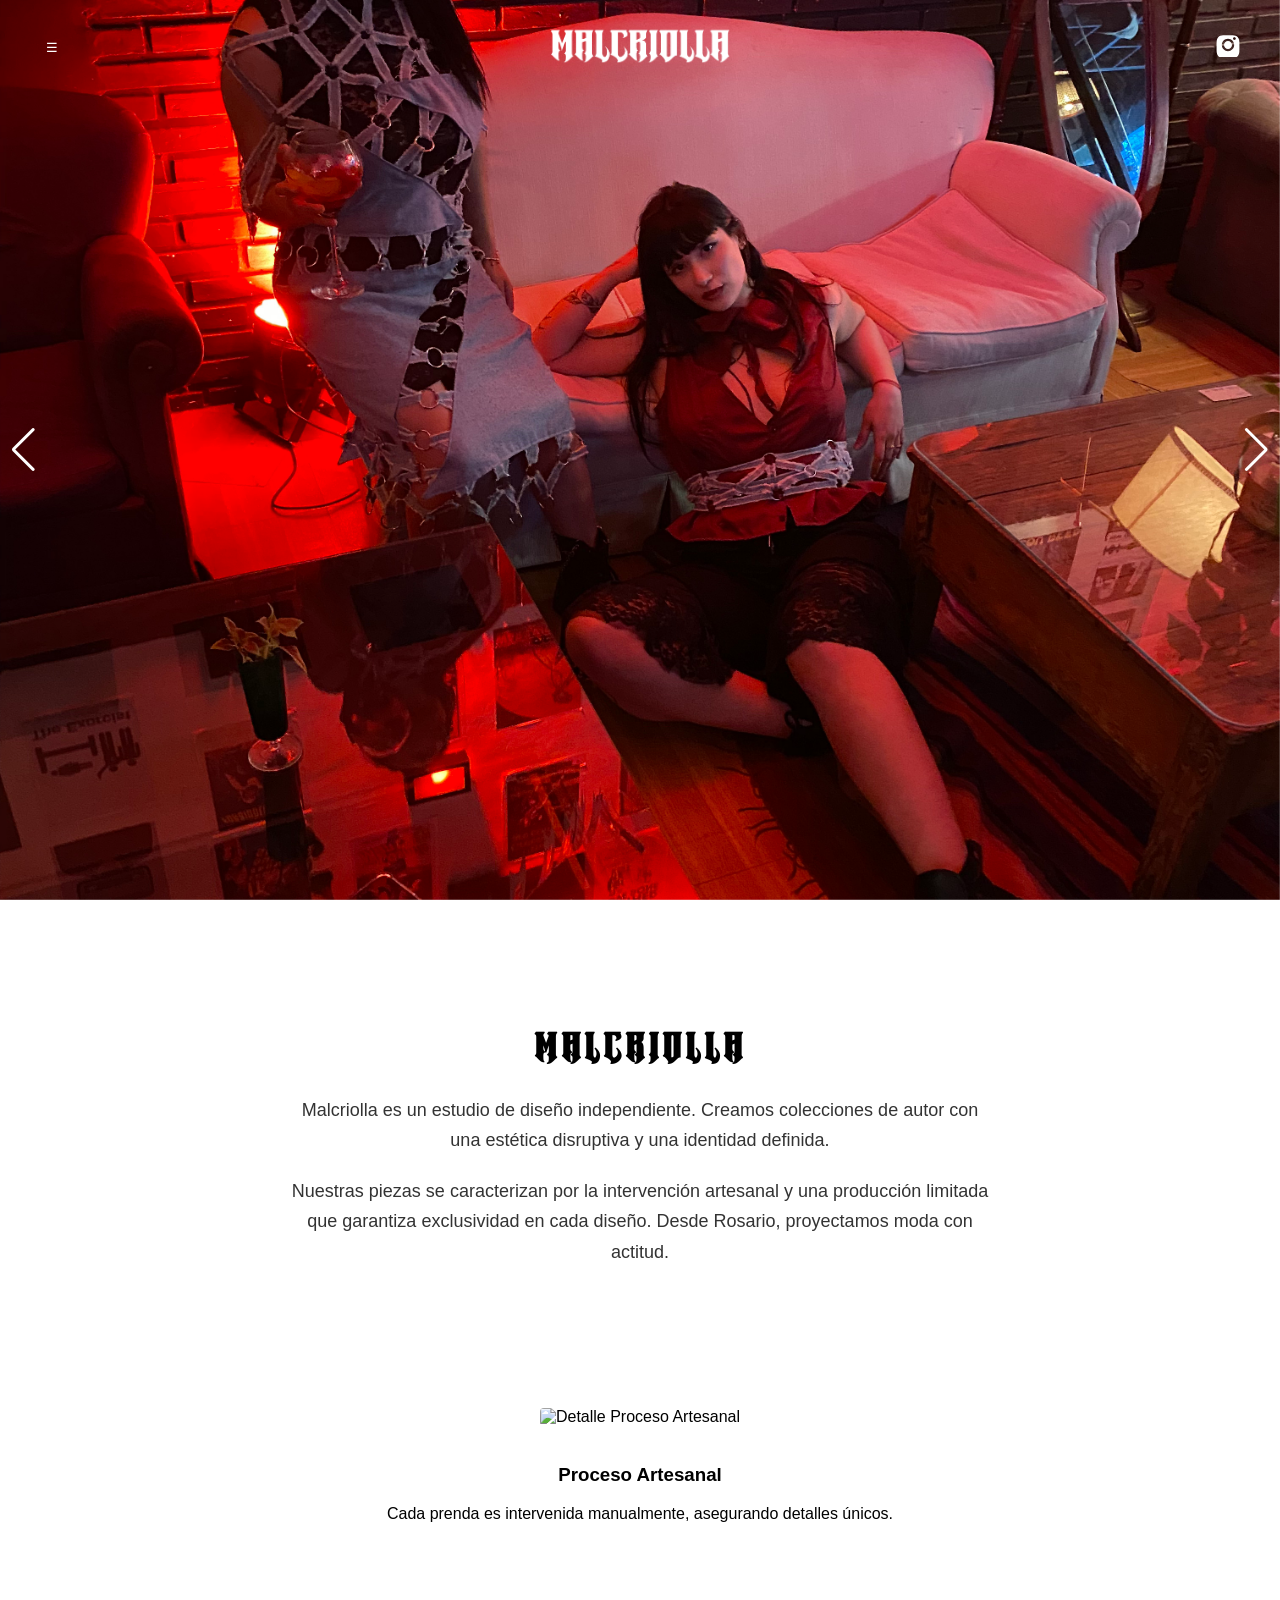
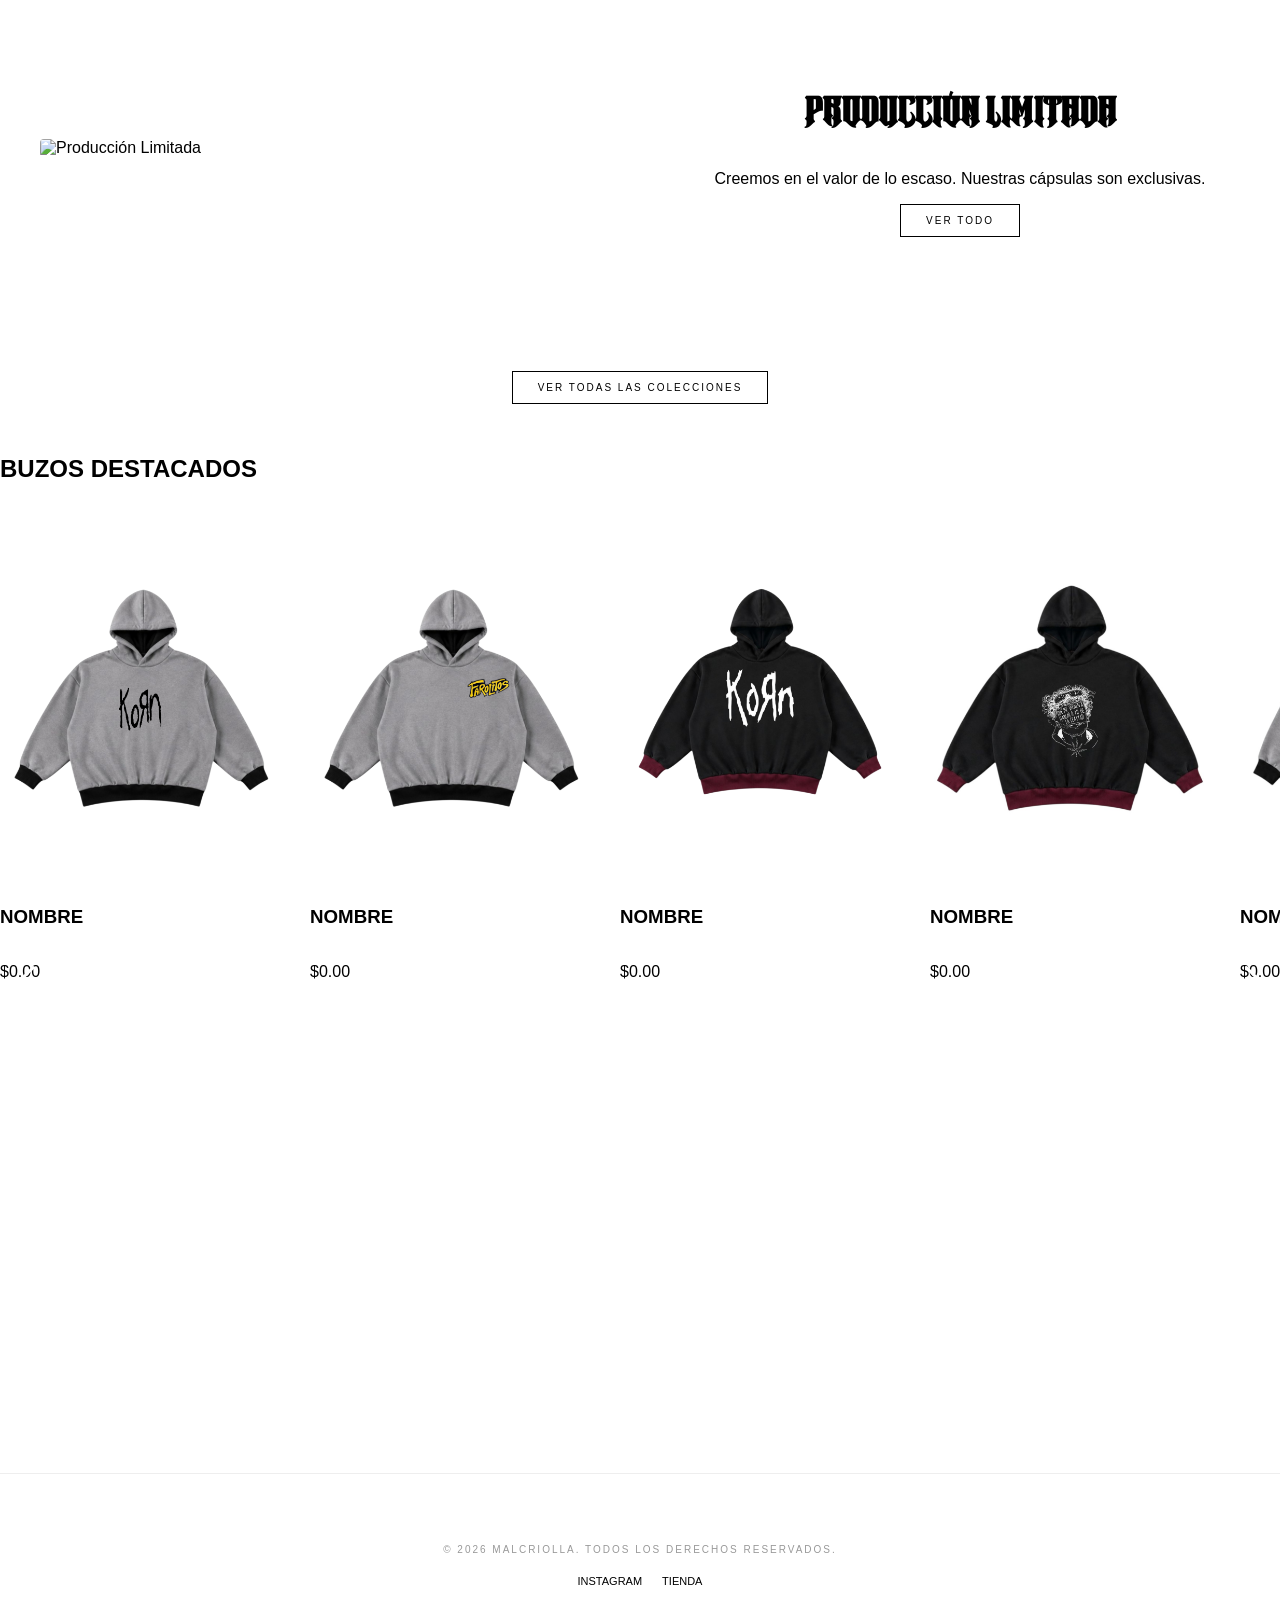
==== commit e4745f73: "Update index.html" ====
--- a/index.html
+++ b/index.html
@@ -68,15 +68,52 @@
         <a href="colecciones.html" class="btn-colecciones">VER TODAS LAS COLECCIONES</a>
     </div>
 
-    <div class="swiper carrusel-productos">
-        <div class="swiper-wrapper" id="track">
-            <div class="swiper-slide producto-card"><img src="img/buzos/12345.png" alt="Producto Buzo"><h3>NOMBRE</h3><p>$0.00</p></div>
-            <div class="swiper-slide producto-card"><img src="img/buzos/123456 (2).png" alt="Producto Buzo"><h3>NOMBRE</h3><p>$0.00</p></div>
-            <div class="swiper-slide producto-card"><img src="img/buzos/123456 (3).png" alt="Producto Buzo"><h3>NOMBRE</h3><p>$0.00</p></div>
-            <div class="swiper-slide producto-card"><img src="img/buzos/pity 1.jpg" alt="Producto Buzo"><h3>NOMBRE</h3><p>$0.00</p></div>
-            <div class="swiper-slide producto-card"><img src="img/buzos/INDIO.jpg" alt="Producto Buzo"><h3>NOMBRE</h3><p>$0.00</p></div>
+    <section class="seccion-productos">
+    <div class="productos-container">
+        <h2>BUZOS DESTACADOS</h2>
+        
+        <!-- Contenedor principal de Swiper -->
+        <div class="swiper carrusel-buzos">
+            <div class="swiper-wrapper">
+                
+                <div class="swiper-slide producto-card">
+                    <img src="img/buzos/12345.png" alt="Buzo 1">
+                    <h3>NOMBRE</h3>
+                    <p>$0.00</p>
+                </div>
+                
+                <div class="swiper-slide producto-card">
+                    <img src="img/buzos/123456 (2).png" alt="Buzo 2">
+                    <h3>NOMBRE</h3>
+                    <p>$0.00</p>
+                </div>
+                
+                <div class="swiper-slide producto-card">
+                    <img src="img/buzos/123456 (3).png" alt="Buzo 3">
+                    <h3>NOMBRE</h3>
+                    <p>$0.00</p>
+                </div>
+                
+                <div class="swiper-slide producto-card">
+                    <img src="img/buzos/pity 1.jpg" alt="Buzo Pity">
+                    <h3>NOMBRE</h3>
+                    <p>$0.00</p>
+                </div>
+                
+                <div class="swiper-slide producto-card">
+                    <img src="img/buzos/INDIO.jpg" alt="Buzo Indio">
+                    <h3>NOMBRE</h3>
+                    <p>$0.00</p>
+                </div>
+
+            </div>
+            
+            <!-- Botones de navegación (opcional) -->
+            <div class="swiper-button-next"></div>
+            <div class="swiper-button-prev"></div>
         </div>
     </div>
+</section>
 
     <footer class="footer">
         <div class="footer-contenido">
--- a/css/style.css
+++ b/css/style.css
@@ -292,4 +292,42 @@
         bottom: 20px;
         right: 20px;
     }
-}+}
+
+/* --- Carrusel de Buzos Deslizable --- */
+.carrusel-buzos {
+    width: 100%;
+    padding: 20px 0 50px 0;
+    overflow: hidden;
+}
+
+.carrusel-buzos .swiper-slide {
+    width: 280px; /* Ancho fijo para cada tarjeta de buzo en el deslizador */
+    height: auto;
+    display: flex;
+    flex-direction: column;
+}
+
+.carrusel-buzos .producto-card img {
+    width: 100%;
+    height: 350px;
+    object-fit: cover;
+    cursor: pointer;
+    margin-bottom: 15px;
+    transition: transform 0.3s ease;
+}
+
+/* Opcional: si prefieres desplazamiento táctil nativo sin flechas, 
+   puedes usar CSS puro con Flexbox en lugar de Swiper: */
+.productos-scroll-nativo {
+    display: flex;
+    gap: 20px;
+    overflow-x: auto;
+    scroll-snap-type: x mandatory;
+    padding-bottom: 20px;
+}
+
+.productos-scroll-nativo .producto-card {
+    flex: 0 0 280px;
+    scroll-snap-align: start;
+}
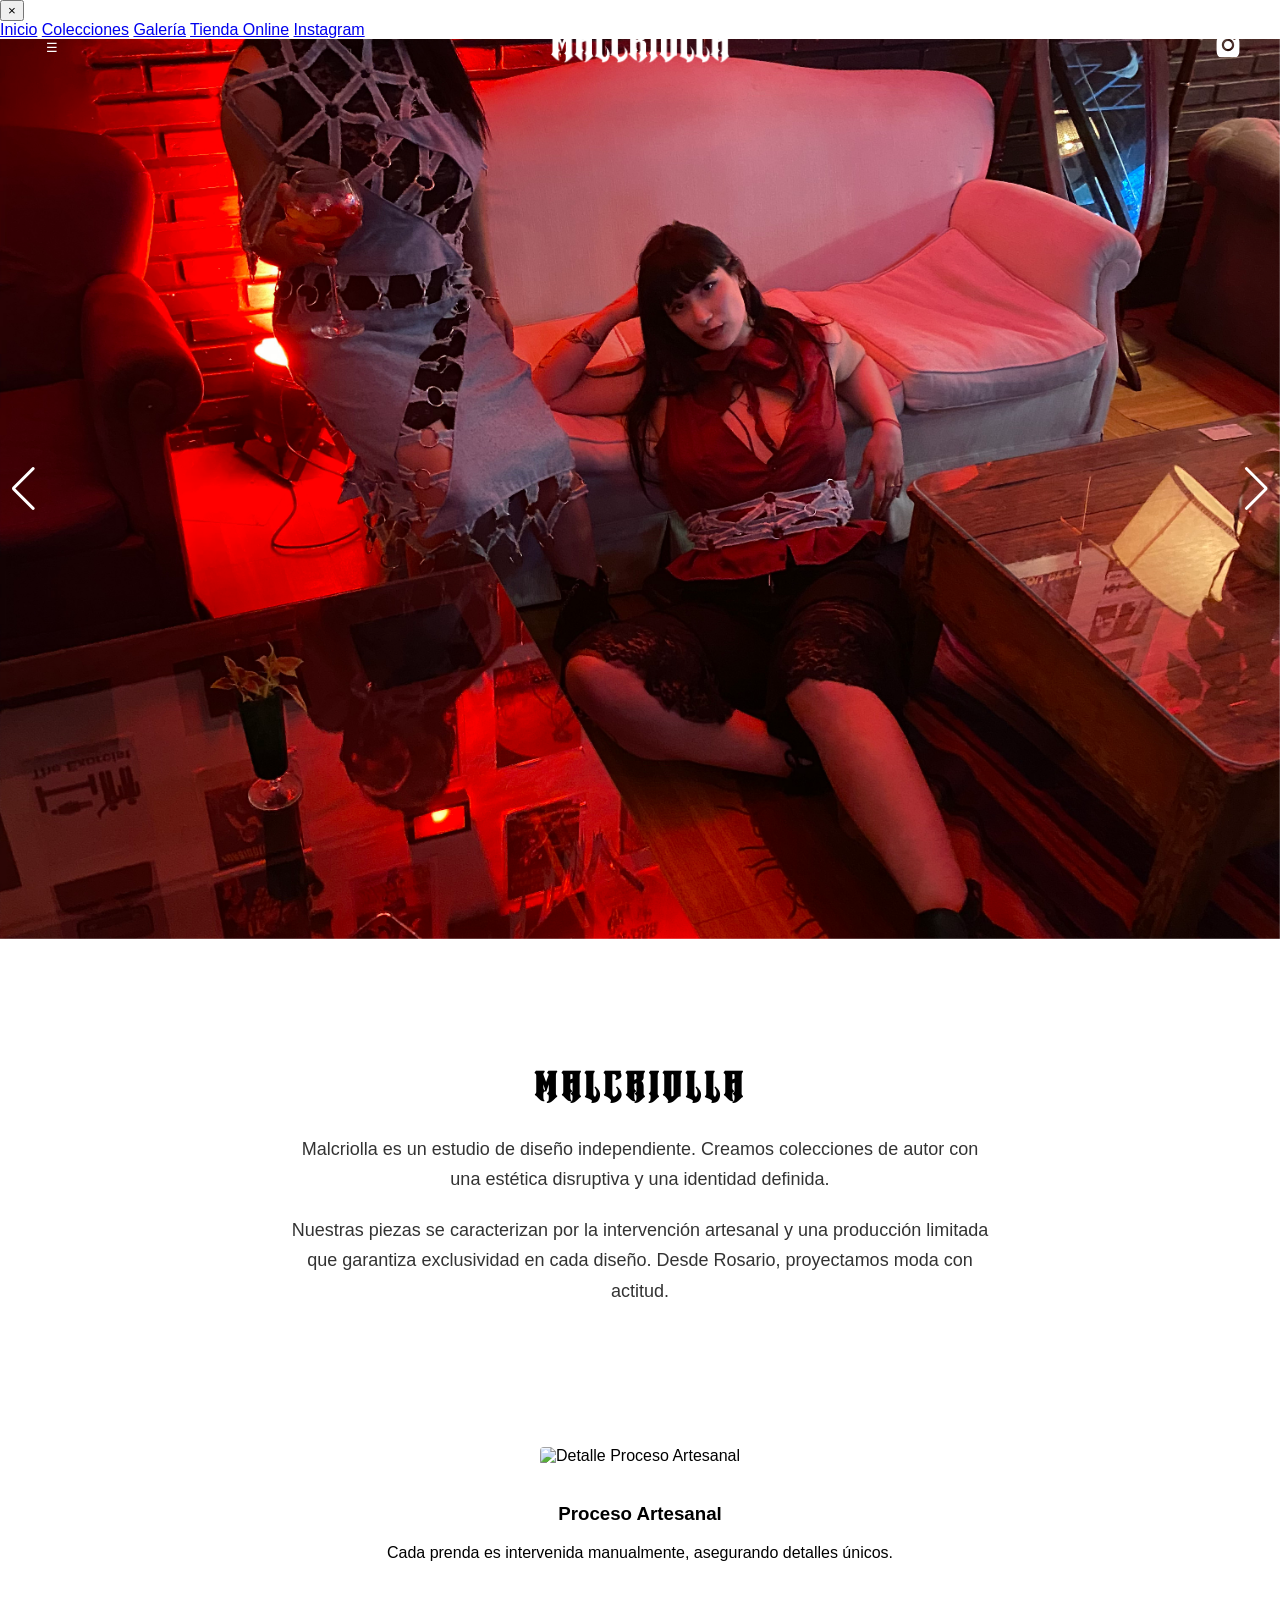
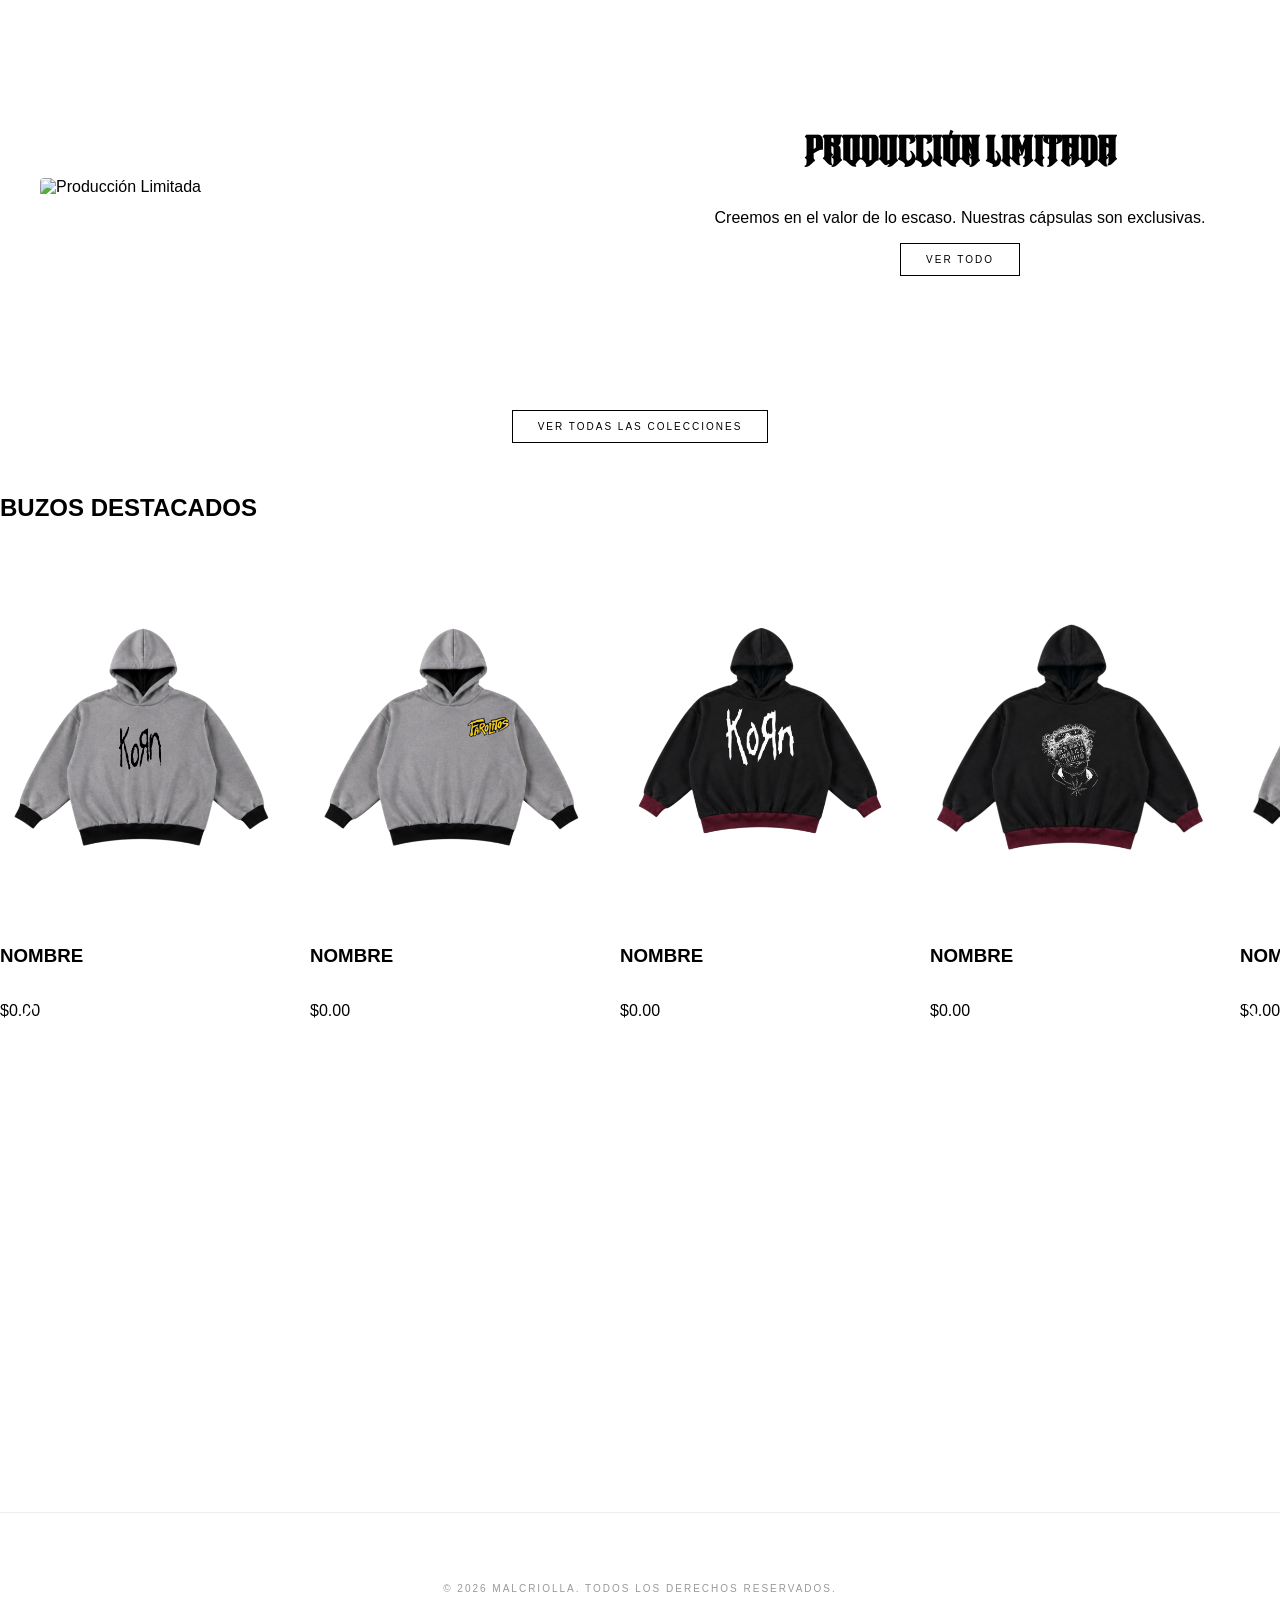
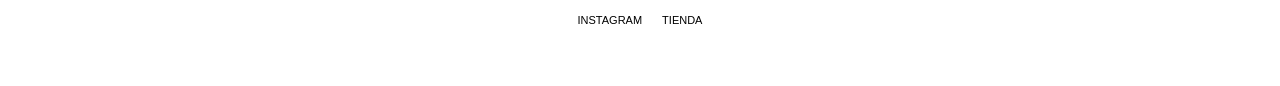
==== commit ca358d8a: "Update index.html" ====
--- a/index.html
+++ b/index.html
@@ -12,6 +12,21 @@
     <link rel="stylesheet" href="css/style.css">
 </head>
 <body>
+
+    
+
+    <!-- Menú Lateral y Overlay integrados -->
+<div class="menu-overlay" id="menuOverlay"></div>
+<nav class="menu-lateral" id="menuLateral">
+        <button class="menu-cerrar" id="menuCerrar">&times;</button>
+        <div class="menu-contenido">
+            <a href="index.html">Inicio</a>
+            <a href="colecciones.html">Colecciones</a>
+            <a href="galeria.html">Galería</a>
+            <a href="https://malcriolla.mitiendanube.com/" target="_blank">Tienda Online</a>
+            <a href="https://instagram.com/malcriolla" target="_blank">Instagram</a>
+        </div>
+</nav>
 
     <header>
         <div class="header-estructura">
@@ -142,4 +157,3 @@
     <script src="js/main.js"></script>
 </body>
 </html>
-
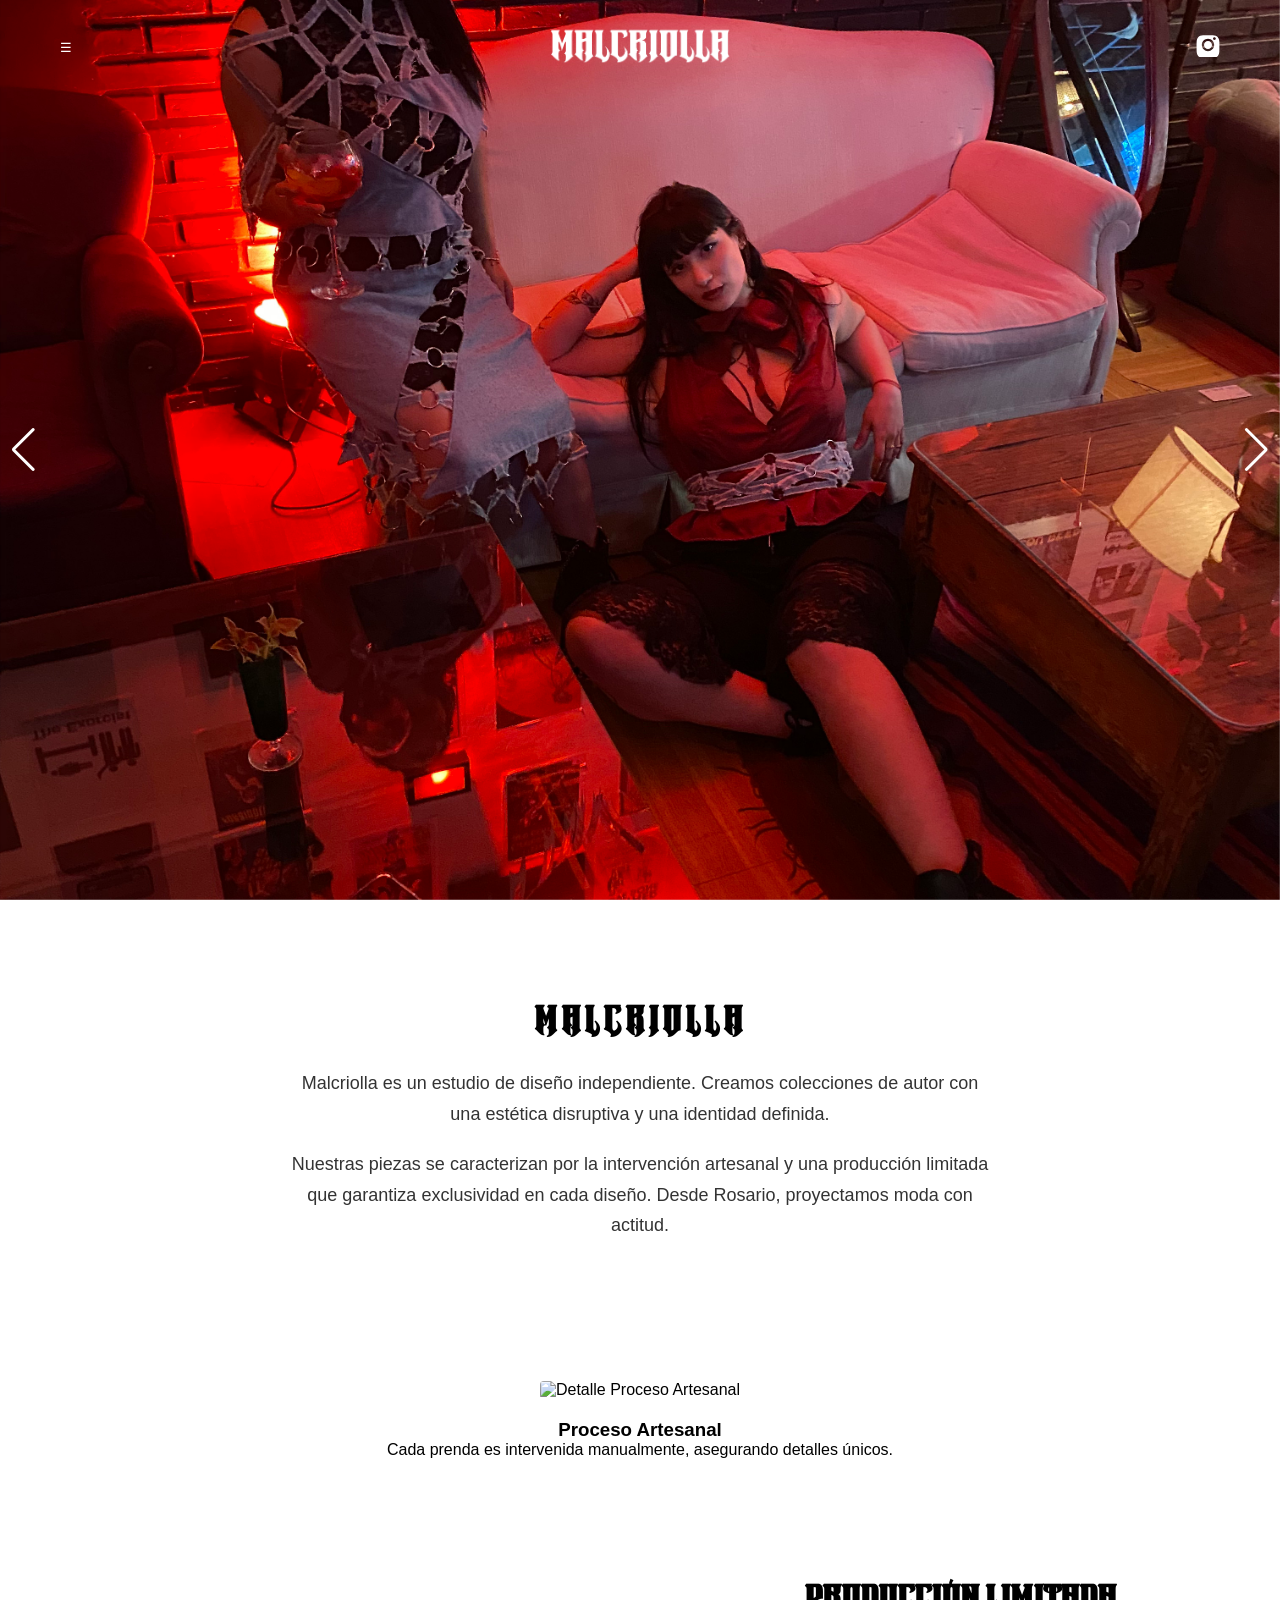
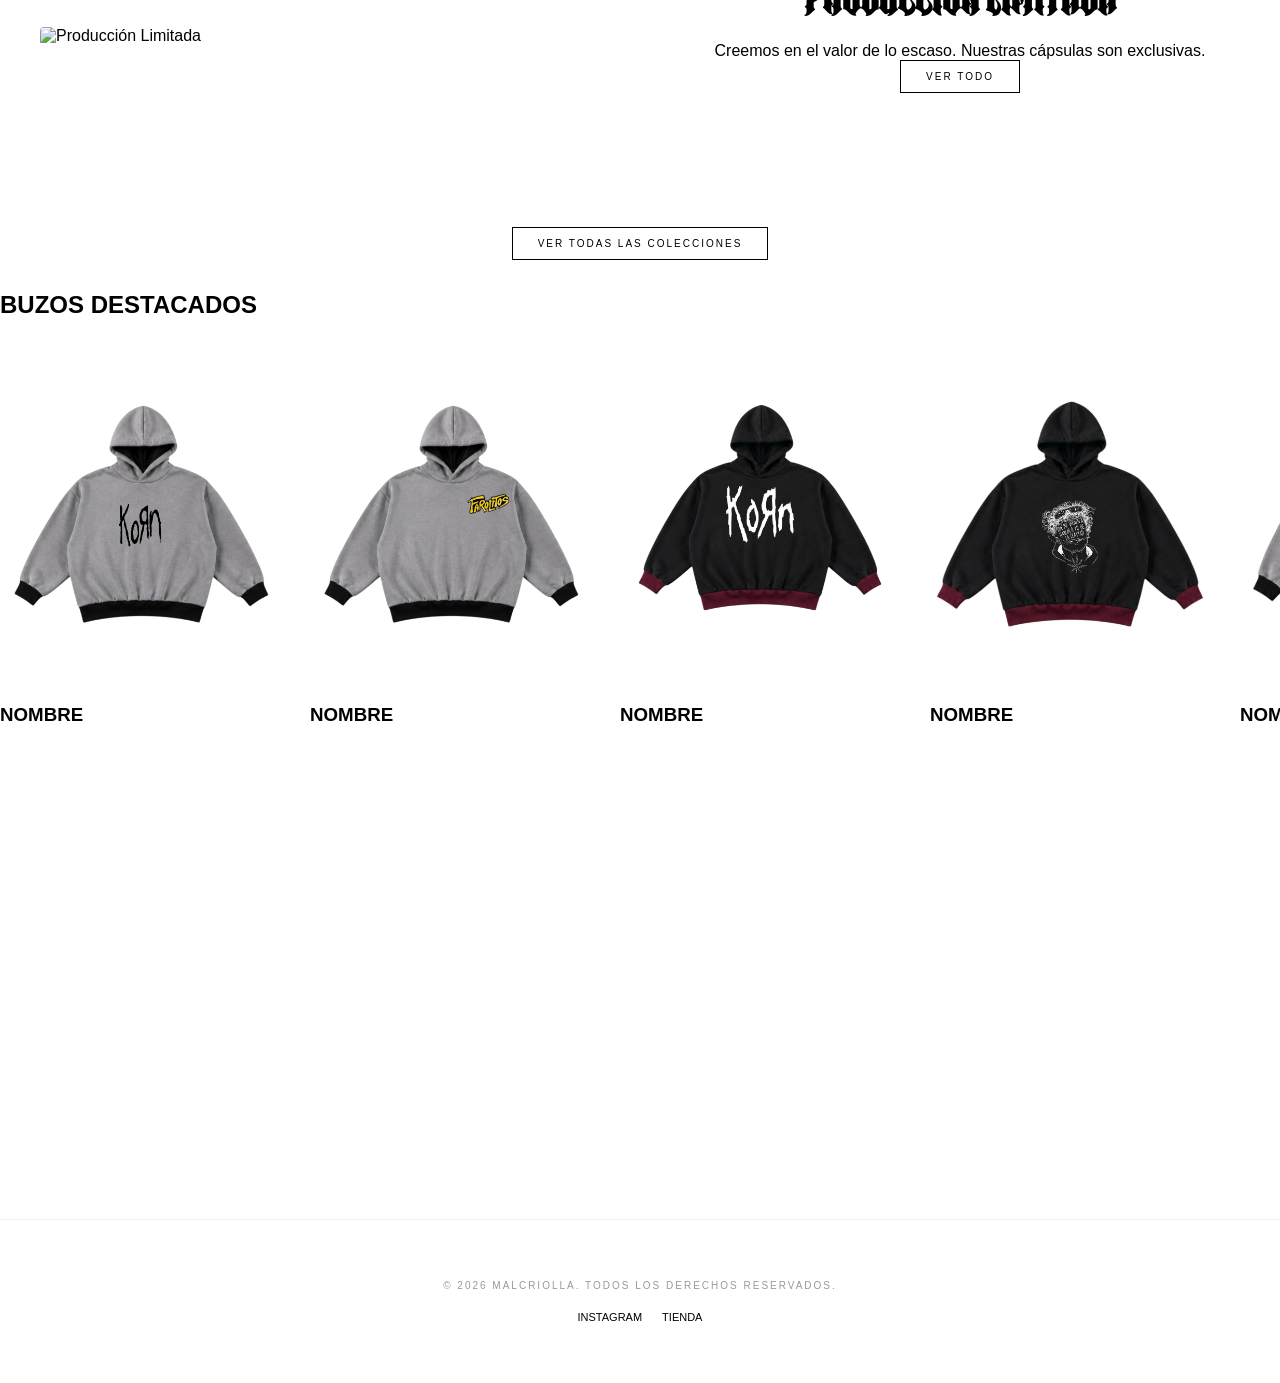
==== commit 731e38fe: "Update index.html" ====
--- a/index.html
+++ b/index.html
@@ -12,20 +12,14 @@
     <link rel="stylesheet" href="css/style.css">
 </head>
 <body>
-
-    
-
     <!-- Menú Lateral y Overlay integrados -->
 <div class="menu-overlay" id="menuOverlay"></div>
 <nav class="menu-lateral" id="menuLateral">
-        <button class="menu-cerrar" id="menuCerrar">&times;</button>
-        <div class="menu-contenido">
-            <a href="index.html">Inicio</a>
-            <a href="colecciones.html">Colecciones</a>
-            <a href="galeria.html">Galería</a>
-            <a href="https://malcriolla.mitiendanube.com/" target="_blank">Tienda Online</a>
-            <a href="https://instagram.com/malcriolla" target="_blank">Instagram</a>
-        </div>
+    <button class="menu-cerrar" id="menuCerrar">&times;</button>
+    <div class="menu-contenido">
+        <a href="index.html">Inicio</a>
+        <a href="colecciones.html">Colecciones</a>
+    </div>
 </nav>
 
     <header>
@@ -94,31 +88,31 @@
                 <div class="swiper-slide producto-card">
                     <img src="img/buzos/12345.png" alt="Buzo 1">
                     <h3>NOMBRE</h3>
-                    <p>$0.00</p>
+                    
                 </div>
                 
                 <div class="swiper-slide producto-card">
                     <img src="img/buzos/123456 (2).png" alt="Buzo 2">
                     <h3>NOMBRE</h3>
-                    <p>$0.00</p>
+                    
                 </div>
                 
                 <div class="swiper-slide producto-card">
                     <img src="img/buzos/123456 (3).png" alt="Buzo 3">
                     <h3>NOMBRE</h3>
-                    <p>$0.00</p>
+                    
                 </div>
                 
                 <div class="swiper-slide producto-card">
                     <img src="img/buzos/pity 1.jpg" alt="Buzo Pity">
                     <h3>NOMBRE</h3>
-                    <p>$0.00</p>
+                    
                 </div>
                 
                 <div class="swiper-slide producto-card">
                     <img src="img/buzos/INDIO.jpg" alt="Buzo Indio">
                     <h3>NOMBRE</h3>
-                    <p>$0.00</p>
+                    
                 </div>
 
             </div>
--- a/css/style.css
+++ b/css/style.css
@@ -1,6 +1,12 @@
 @font-face { 
     font-family: 'Metrim'; 
     src: url('../fonts/MetrimLetter-Regular.ttf') format('truetype'); 
+}
+
+* {
+    margin: 0;
+    padding: 0;
+    box-sizing: border-box;
 }
 
 body { 
@@ -9,6 +15,9 @@
     margin: 0; 
     padding: 0; 
     color: #000000; 
+    overflow-x: hidden; 
+    position: relative;
+    isolation: isolate; /* Esto crea un nuevo contexto de apilamiento nativo para evitar que el overlay quede atrapado */
 }
 
 /* Header */
@@ -50,7 +59,6 @@
 .logo-dinamico { 
     height: 40px; 
     width: auto; 
-    /* Cambiamos la mala práctica de content: url por un cambio controlado o se mantiene la ruta base */
     content: url("../img/LOGO BLANCO.png"); 
     transition: all 0.4s ease; 
 }
@@ -230,13 +238,13 @@
     bottom: 40px;
     right: 40px;
     z-index: 9999;
-    opacity: 0;             /* Oculto por defecto */
-    visibility: hidden;     /* Invisible para lectores y clics */
+    opacity: 0;             
+    visibility: hidden;     
     transition: opacity 0.4s ease, visibility 0.4s ease, transform 0.3s ease;
 }
 
 .whatsapp-float.show {
-    opacity: 1;             /* Se muestra cuando se le añade la clase 'show' */
+    opacity: 1;             
     visibility: visible;
 }
 
@@ -250,15 +258,6 @@
     transform: scale(1.1);
 }
 
-/* Ajuste para móviles */
-@media (max-width: 768px) {
-    .whatsapp-float {
-        width: 50px;
-        height: 50px;
-        bottom: 20px;
-        right: 20px;
-    }
-}
 /* Footer */
 .footer { 
     background: #ffffff; 
@@ -302,7 +301,7 @@
 }
 
 .carrusel-buzos .swiper-slide {
-    width: 280px; /* Ancho fijo para cada tarjeta de buzo en el deslizador */
+    width: 280px; 
     height: auto;
     display: flex;
     flex-direction: column;
@@ -317,17 +316,72 @@
     transition: transform 0.3s ease;
 }
 
-/* Opcional: si prefieres desplazamiento táctil nativo sin flechas, 
-   puedes usar CSS puro con Flexbox en lugar de Swiper: */
-.productos-scroll-nativo {
+/* --- Menú Hamburguesa Lateral y Overlay Definitivos --- */
+.menu-overlay {
+    position: fixed;
+    top: 0;
+    left: 0;
+    width: 100vw;
+    height: 100vh;
+    background: rgba(0, 0, 0, 0.7); 
+    z-index: 99998; 
+    opacity: 0;
+    visibility: hidden;
+    transition: opacity 0.4s ease, visibility 0.4s ease;
+}
+
+.menu-overlay.activo {
+    opacity: 1;
+    visibility: visible;
+}
+
+.menu-lateral {
+    position: fixed;
+    top: 0;
+    left: -300px;
+    width: 280px;
+    height: 100%;
+    background: #ffffff;
+    color: #000000;
+    z-index: 99999; 
+    box-shadow: 4px 0 15px rgba(0,0,0,0.3);
+    transition: left 0.4s ease;
     display: flex;
-    gap: 20px;
-    overflow-x: auto;
-    scroll-snap-type: x mandatory;
-    padding-bottom: 20px;
-}
-
-.productos-scroll-nativo .producto-card {
-    flex: 0 0 280px;
-    scroll-snap-align: start;
-}
+    flex-direction: column;
+    padding: 40px 30px;
+}
+
+.menu-lateral.activo {
+    left: 0;
+}
+
+.menu-cerrar {
+    align-self: flex-end;
+    background: none;
+    border: none;
+    font-size: 35px;
+    cursor: pointer;
+    color: #000;
+    line-height: 1;
+    margin-bottom: 30px;
+}
+
+.menu-contenido {
+    display: flex;
+    flex-direction: column;
+    gap: 25px;
+}
+
+.menu-contenido a {
+    font-family: 'Helvetica Neue', sans-serif;
+    font-size: 14px;
+    letter-spacing: 2px;
+    text-transform: uppercase;
+    text-decoration: none;
+    color: #000000;
+    transition: color 0.3s ease;
+}
+
+.menu-contenido a:hover {
+    color: #666666;
+}
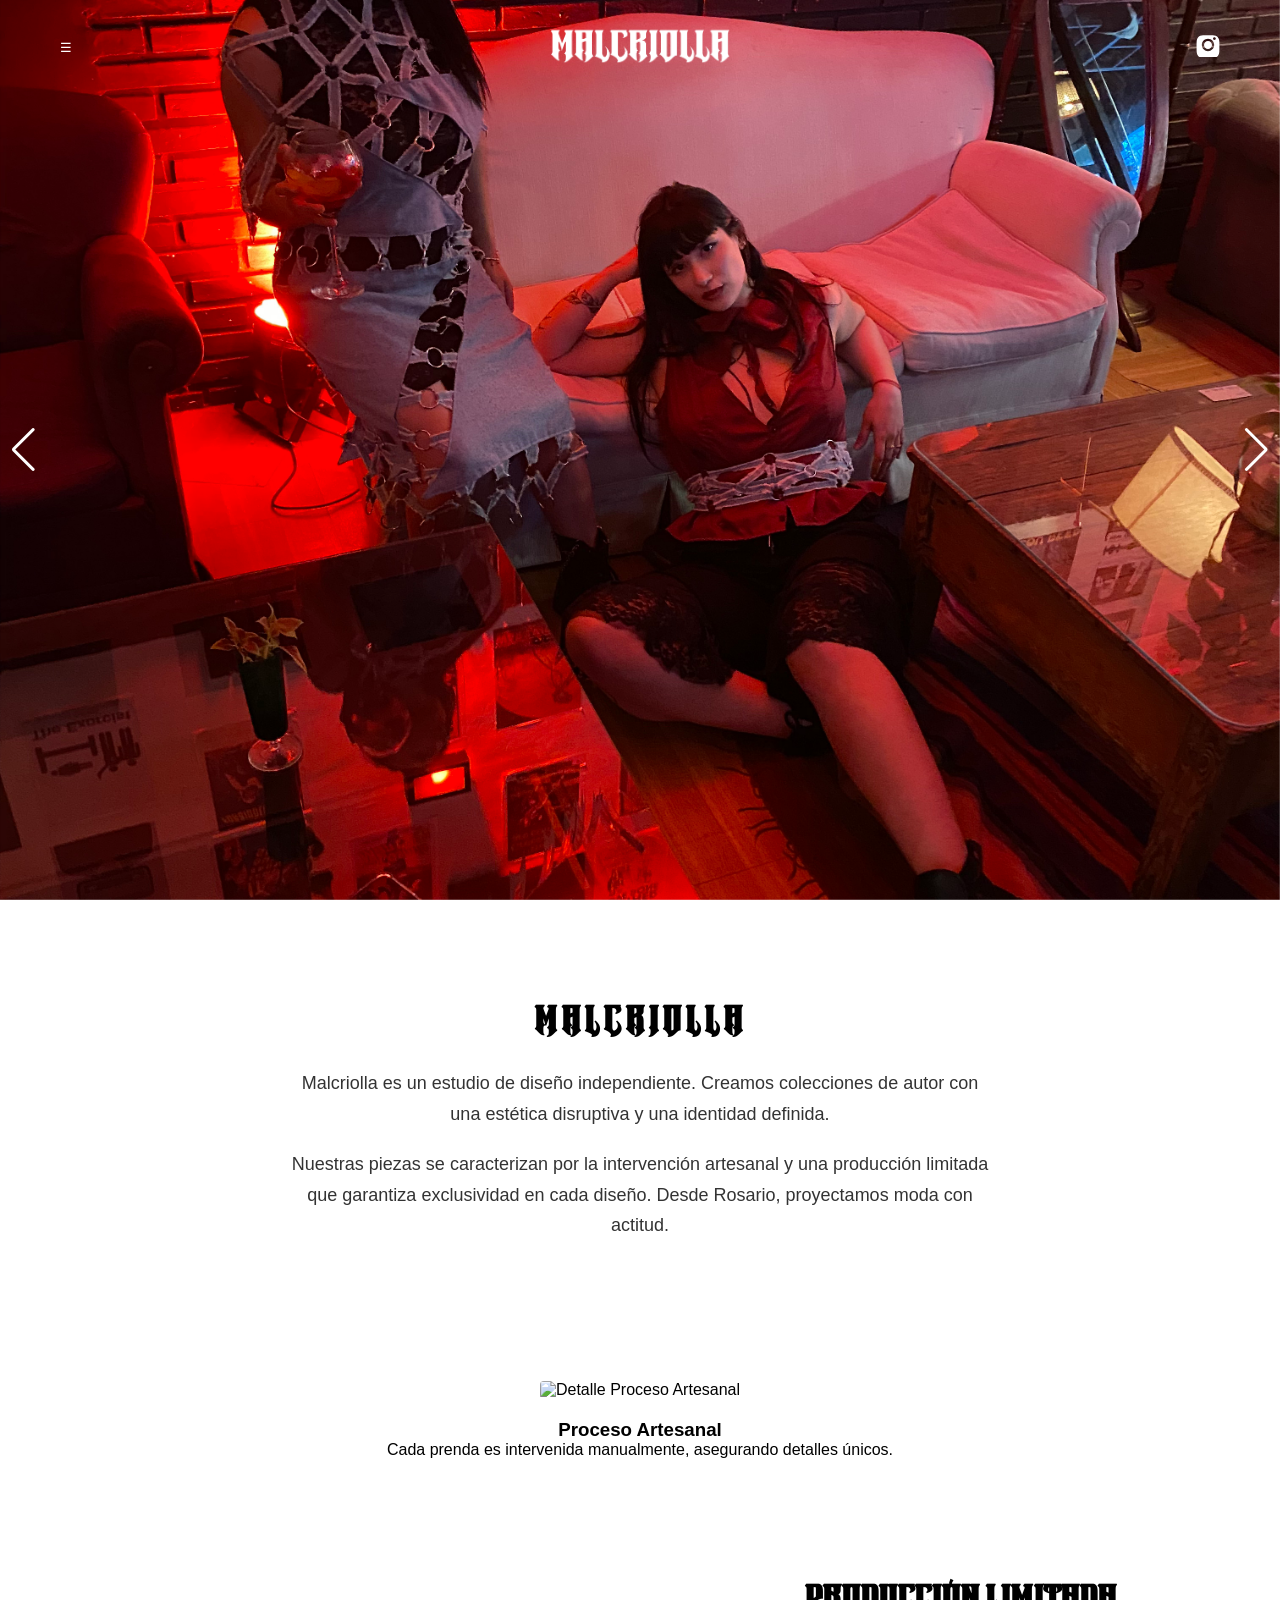
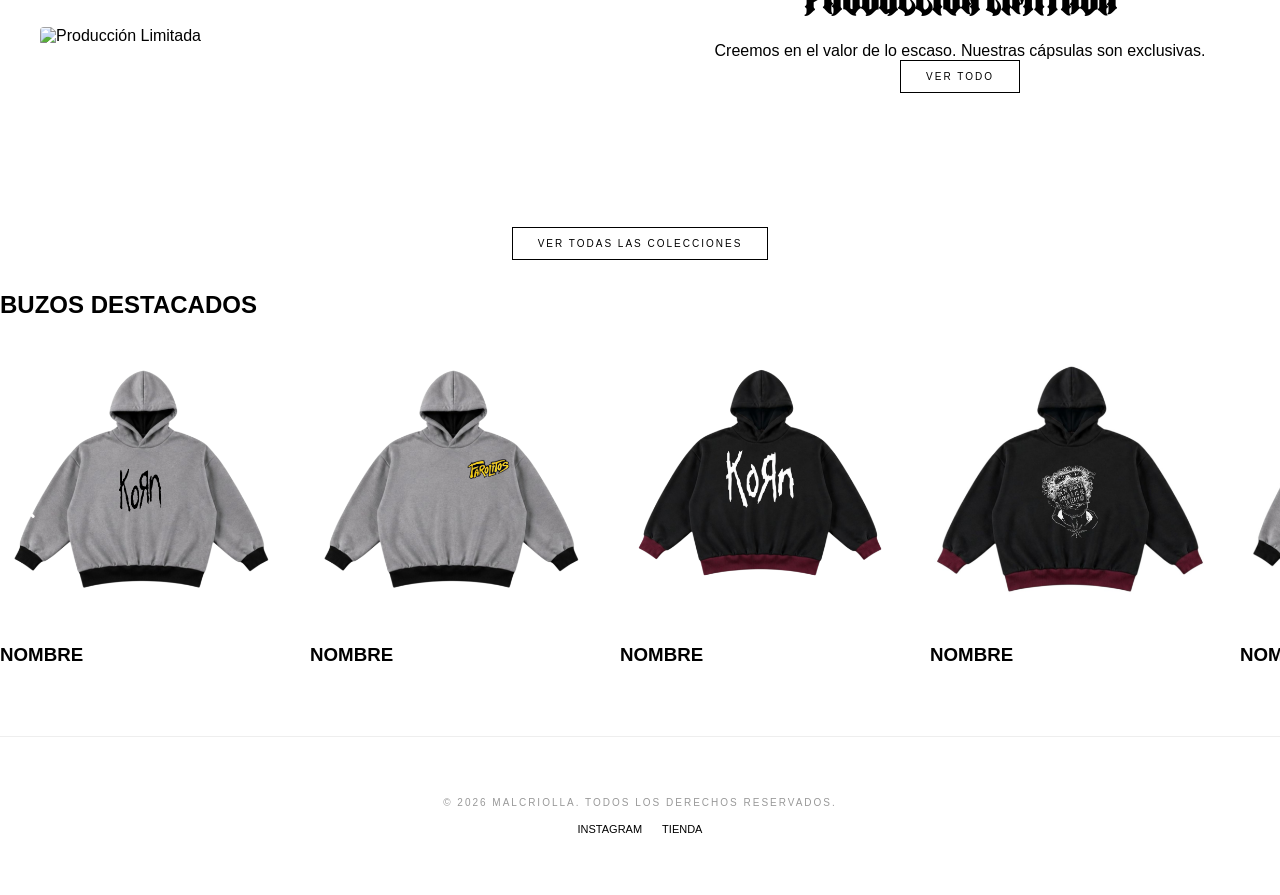
==== commit bfb2d9bc: "Add files via upload" ====
--- a/index.html
+++ b/index.html
@@ -150,4 +150,4 @@
     <!-- Script Propio (JS Externo) -->
     <script src="js/main.js"></script>
 </body>
-</html>
+</html>
--- a/css/style.css
+++ b/css/style.css
@@ -17,7 +17,7 @@
     color: #000000; 
     overflow-x: hidden; 
     position: relative;
-    isolation: isolate; /* Esto crea un nuevo contexto de apilamiento nativo para evitar que el overlay quede atrapado */
+    isolation: isolate; 
 }
 
 /* Header */
@@ -201,7 +201,7 @@
     background: #ffffff; 
 }
 
-/* Carrusel Productos */
+/* Carrusel Productos (General) */
 .carrusel-productos { 
     width: 100%; 
     padding: 40px 0; 
@@ -230,86 +230,32 @@
     transform: scale(1.05); 
 }
 
-/* Botón Flotante WhatsApp */
-.whatsapp-float {
-    position: fixed;
-    width: 60px;
-    height: 60px;
-    bottom: 40px;
-    right: 40px;
-    z-index: 9999;
-    opacity: 0;             
-    visibility: hidden;     
-    transition: opacity 0.4s ease, visibility 0.4s ease, transform 0.3s ease;
-}
-
-.whatsapp-float.show {
-    opacity: 1;             
-    visibility: visible;
-}
-
-.whatsapp-float img {
-    width: 100%;
-    height: 100%;
-    object-fit: contain;
-}
-
-.whatsapp-float:hover {
-    transform: scale(1.1);
-}
-
-/* Footer */
-.footer { 
-    background: #ffffff; 
-    padding: 60px 20px; 
-    text-align: center; 
-    border-top: 1px solid #eeeeee; 
-}
-
-.footer-links { 
-    display: flex; 
-    justify-content: center; 
-    gap: 20px; 
-    margin-top: 20px; 
-}
-
-.footer-links a { 
-    font-size: 11px; 
-    color: #000; 
-    text-decoration: none; 
-    text-transform: uppercase; 
-}
-
-/* Responsividad para móviles */
-@media (max-width: 768px) { 
-    .grid-bloque { 
-        grid-template-columns: 1fr; 
-    } 
-    .whatsapp-float {
-        width: 50px;
-        height: 50px;
-        bottom: 20px;
-        right: 20px;
-    }
-}
-
 /* --- Carrusel de Buzos Deslizable --- */
+.seccion-productos {
+    padding-bottom: 20px;
+}
+
 .carrusel-buzos {
     width: 100%;
-    padding: 20px 0 50px 0;
+    padding: 10px 0;
     overflow: hidden;
+}
+
+.carrusel-buzos.swiper,
+.carrusel-buzos .swiper-wrapper {
+    height: auto !important;
 }
 
 .carrusel-buzos .swiper-slide {
     width: 280px; 
-    height: auto;
-    display: flex;
-    flex-direction: column;
+    height: auto !important;
+    display: flex !important;
+    flex-direction: column !important;
 }
 
 .carrusel-buzos .producto-card img {
     width: 100%;
-    height: 350px;
+    height: 300px;
     object-fit: cover;
     cursor: pointer;
     margin-bottom: 15px;
@@ -385,3 +331,67 @@
 .menu-contenido a:hover {
     color: #666666;
 }
+
+/* Botón Flotante WhatsApp */
+.whatsapp-float {
+    position: fixed;
+    width: 60px;
+    height: 60px;
+    bottom: 40px;
+    right: 40px;
+    z-index: 9999;
+    opacity: 0;             
+    visibility: hidden;     
+    transition: opacity 0.4s ease, visibility 0.4s ease, transform 0.3s ease;
+}
+
+.whatsapp-float.show {
+    opacity: 1;             
+    visibility: visible;
+}
+
+.whatsapp-float img {
+    width: 100%;
+    height: 100%;
+    object-fit: contain;
+}
+
+.whatsapp-float:hover {
+    transform: scale(1.1);
+}
+
+/* Footer Único y Unificado */
+.footer { 
+    background: #ffffff; 
+    padding: 60px 20px; 
+    text-align: center; 
+    border-top: 1px solid #eeeeee; 
+    margin-top: 40px;
+}
+
+.footer-links { 
+    display: flex; 
+    justify-content: center; 
+    gap: 20px; 
+    margin-top: 15px; 
+}
+
+.footer-links a { 
+    font-size: 11px; 
+    color: #000; 
+    text-decoration: none; 
+    text-transform: uppercase; 
+}
+
+/* Responsividad para móviles */
+@media (max-width: 768px) { 
+    .grid-bloque { 
+        grid-template-columns: 1fr; 
+    } 
+    .whatsapp-float {
+        width: 50px;
+        height: 50px;
+        bottom: 20px;
+        right: 20px;
+    }
+}
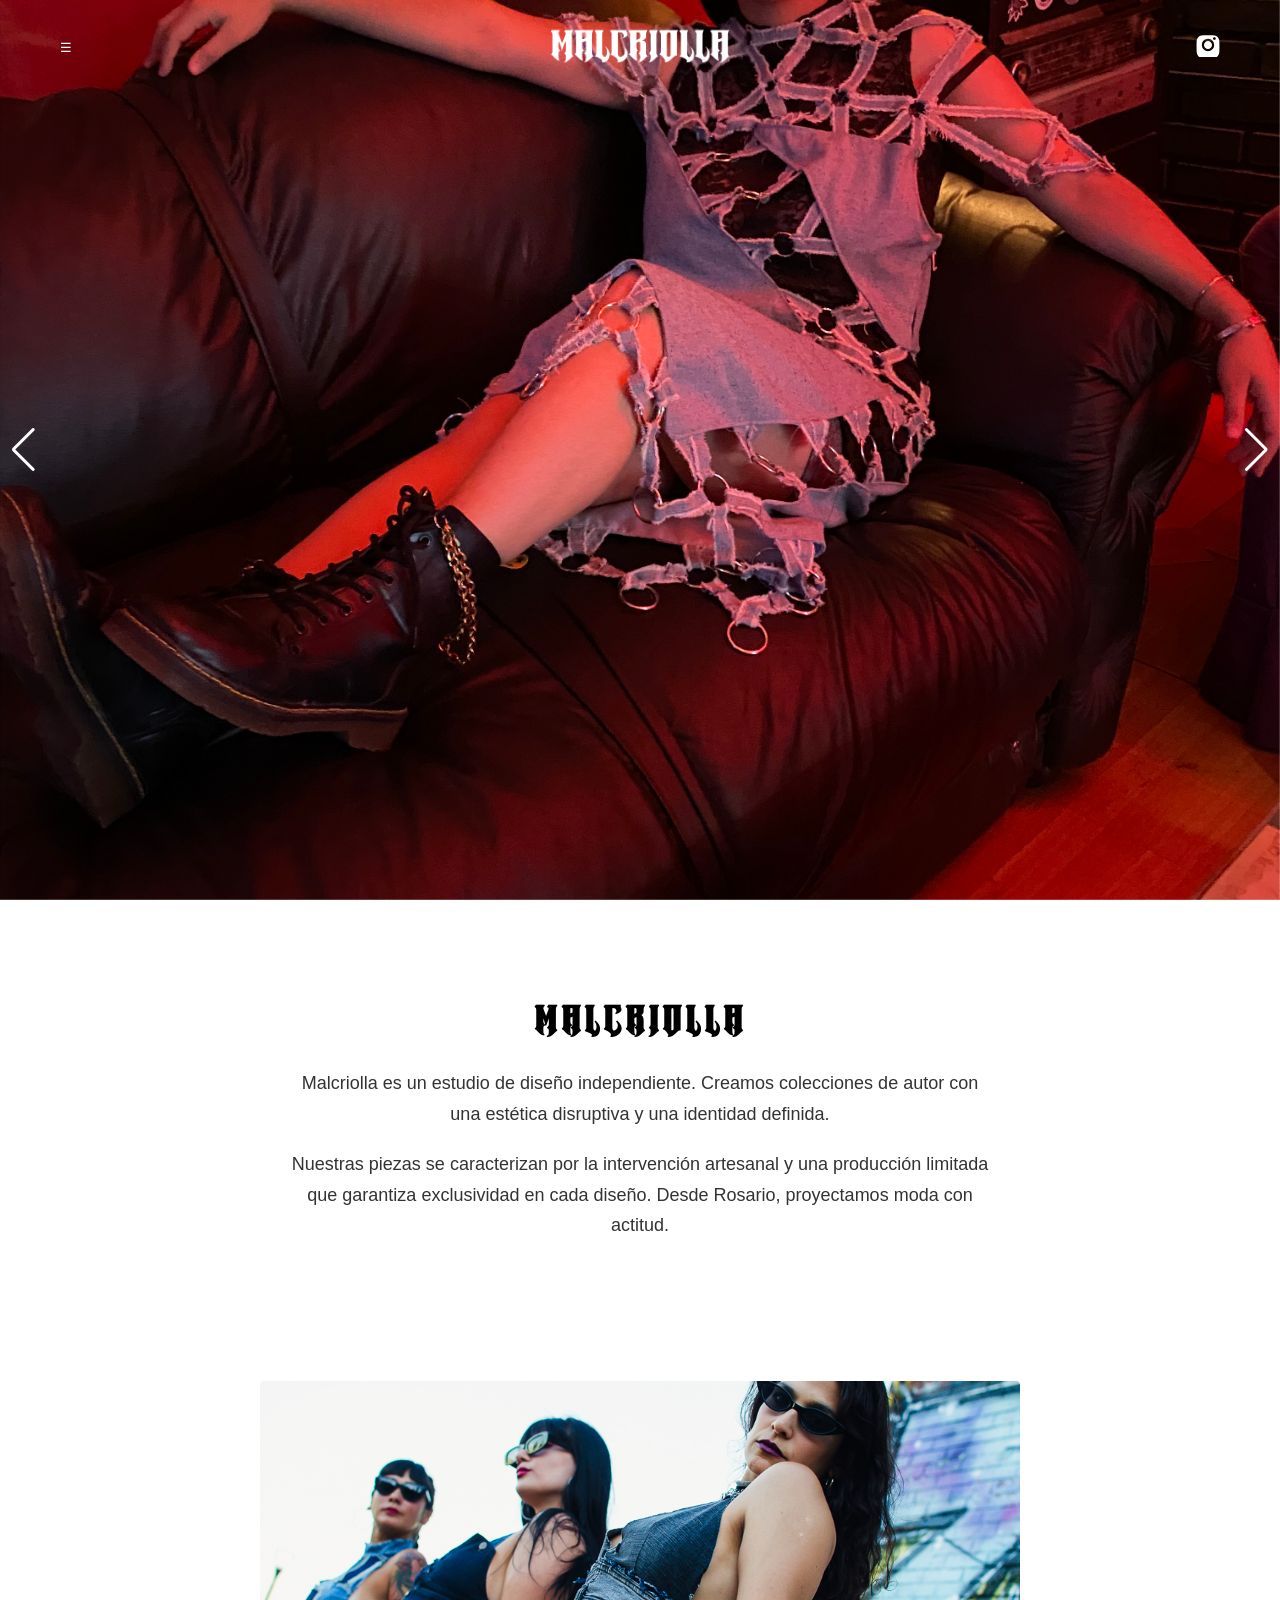
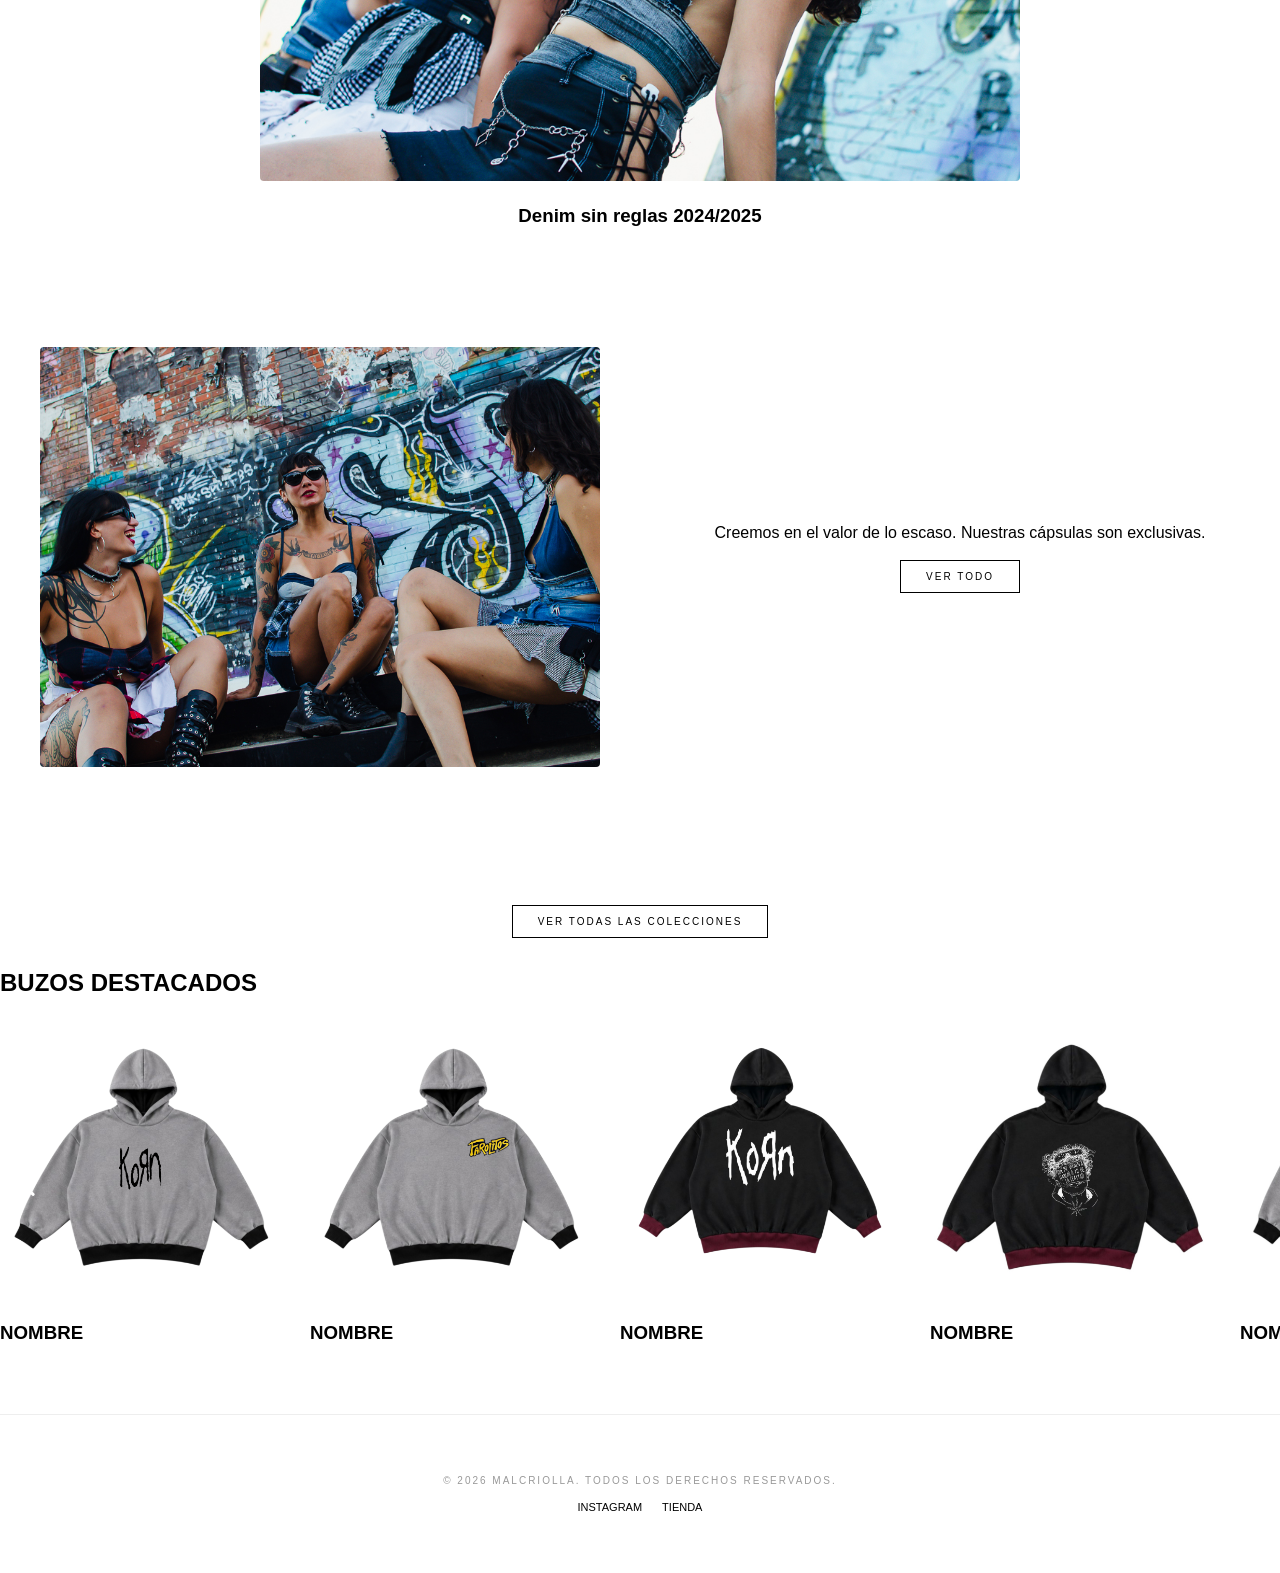
==== commit e257ebe8: "Update index.html" ====
--- a/index.html
+++ b/index.html
@@ -40,9 +40,9 @@
 
     <div class="swiper mySwiper">
         <div class="swiper-wrapper">
-            <div class="swiper-slide"><img src="img/carousel slide/IMG_2120.jpg" alt="Slide 1"></div>
-            <div class="swiper-slide"><img src="img/carousel slide/IMG_1923.jpg" alt="Slide 2"></div>
-            <div class="swiper-slide"><img src="img/carousel slide/IMG_1944.jpg" alt="Slide 3"></div>
+            <div class="swiper-slide"><img src="img/PORTADA/IMG_1924.jpg" alt="Slide 1"></div>
+            <div class="swiper-slide"><img src="img/PORTADA/IMG_2032.jpg" alt="Slide 2"></div>
+            <div class="swiper-slide"><img src="img/PORTADA/IMG_2091.jpg" alt="Slide 3"></div>
         </div>
         <div class="swiper-button-next"></div>
         <div class="swiper-button-prev"></div>
@@ -57,18 +57,21 @@
     </section>
 
     <section class="seccion-proceso">
-        <img src="https://images.unsplash.com/photo-1523381210434-271e8be1f52b?w=800" alt="Detalle Proceso Artesanal">
-        <h3>Proceso Artesanal</h3>
-        <p>Cada prenda es intervenida manualmente, asegurando detalles únicos.</p>
+        <div class="img1">
+            <img src="img/GALERIA 1/DSC_1011.jpg" alt="Detalle Proceso Artesanal">
+        </div>
+        <h3>Denim sin reglas 2024/2025</h3>
+        
     </section>
 
     <section class="grid-bloque">
         <div class="bloque-img">
-            <img src="https://images.unsplash.com/photo-1523381210434-271e8be1f52b?w=800" alt="Producción Limitada">
+            <img src="img/GALERIA 1/DSC_0942.jpg" alt="Producción Limitada">
         </div>
         <div class="bloque-info">
-            <h3>Producción Limitada</h3>
+            
             <p>Creemos en el valor de lo escaso. Nuestras cápsulas son exclusivas.</p>
+            &nbsp;
             <a href="galeria.html" class="btn-ver-todo">VER TODO</a>
         </div>
     </section>
@@ -150,4 +153,4 @@
     <!-- Script Propio (JS Externo) -->
     <script src="js/main.js"></script>
 </body>
-</html>+</html>
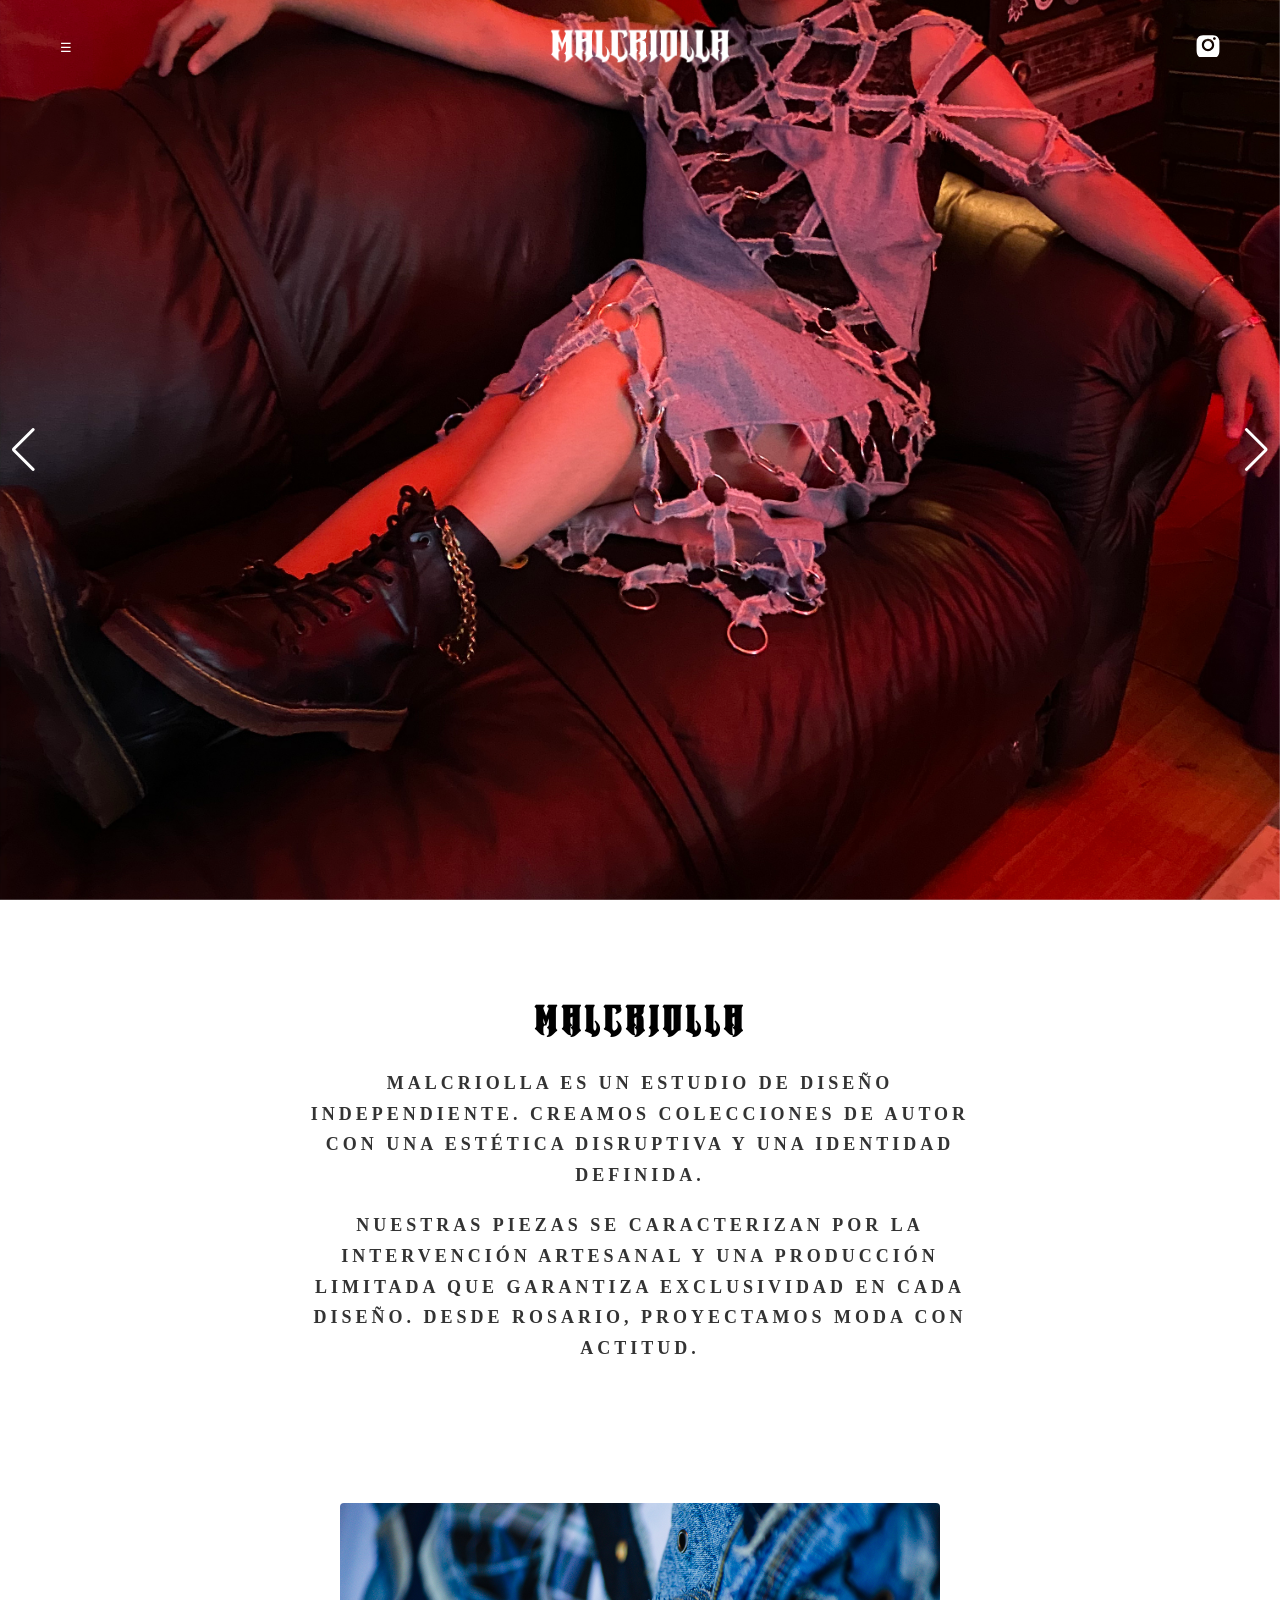
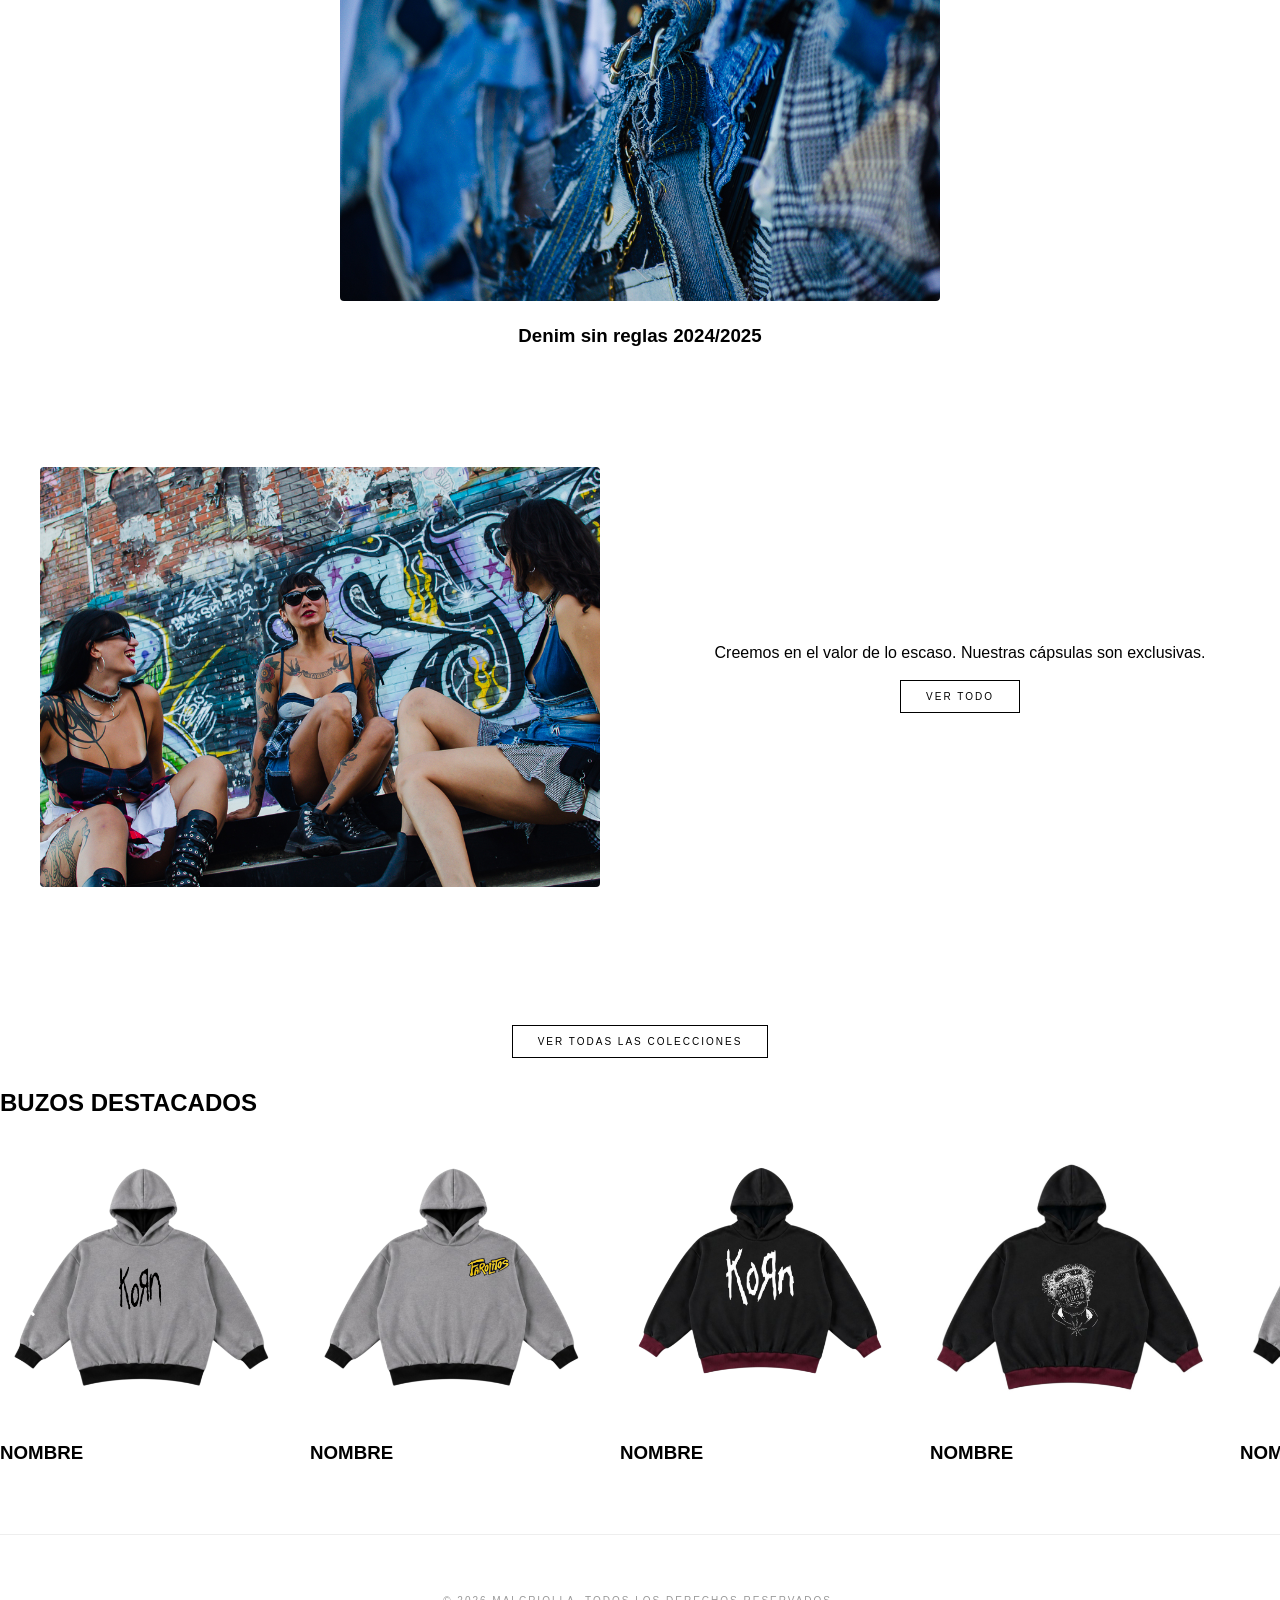
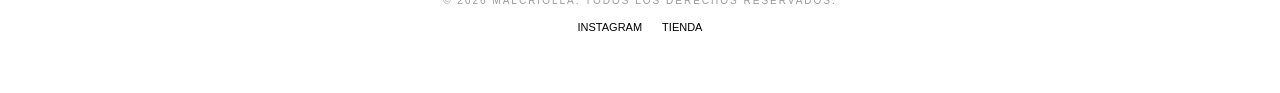
==== commit 60b0e454: "Update index.html" ====
--- a/index.html
+++ b/index.html
@@ -58,7 +58,7 @@
 
     <section class="seccion-proceso">
         <div class="img1">
-            <img src="img/GALERIA 1/DSC_1011.jpg" alt="Detalle Proceso Artesanal">
+            <img src="img/GALERIA 1/DSC_0739.jpg" alt="Detalle Proceso Artesanal">
         </div>
         <h3>Denim sin reglas 2024/2025</h3>
         
--- a/css/style.css
+++ b/css/style.css
@@ -124,11 +124,31 @@
     margin-bottom: 30px; 
 }
 
+.texto-container p{ 
+    font-family: 'Metrim', sans-serif; 
+    font-size: 32px; 
+    letter-spacing: 4px; 
+    text-transform: uppercase; 
+    margin-bottom: 30px; 
+}
+
+
 .texto-container p { 
+    font-family: 'MADEAwelier', serif;
     font-size: 18px; 
+    font-weight: 600;
     line-height: 1.7; 
     color: #333; 
     margin-bottom: 20px; 
+}
+
+/* --- ESTILOS PARA MÓVILES (Pantallas menores a 768px) --- */
+@media (max-width: 768px) {
+    .texto-container p {
+        width: 100%;       /* Ocupa todo el ancho de la pantalla del celular */
+        height:80px;
+        font-size: 10px;
+    }
 }
 
 .seccion-proceso { 
@@ -176,6 +196,7 @@
     margin-bottom: 25px; 
     text-align: center;
 }
+
 
 .btn-ver-todo, 
 .btn-colecciones { 
@@ -234,6 +255,14 @@
 .seccion-productos {
     padding-bottom: 20px;
 }
+
+
+.seccion-proceso .img1 img {
+    max-width: 600px; /* No pasará de este ancho en pantallas grandes */
+    width: 100%H;     /* Se adaptará al espacio disponible */
+    height: auto;
+}
+
 
 .carrusel-buzos {
     width: 100%;
@@ -395,3 +424,65 @@
         right: 20px;
     }
 }
+
+/* --- Reproductor de Audio Inmersivo para Galería --- */
+.audio-control-container {
+    position: fixed;
+    bottom: 30px;
+    left: 30px;
+    z-index: 9998;
+}
+
+.btn-audio-galeria {
+    background: rgba(0, 0, 0, 0.85);
+    color: #ffffff;
+    border: 1px solid rgba(255, 255, 255, 0.2);
+    padding: 10px 18px;
+    font-family: 'Helvetica Neue', sans-serif;
+    font-size: 10px;
+    letter-spacing: 2px;
+    text-transform: uppercase;
+    cursor: pointer;
+    display: flex;
+    align-items: center;
+    gap: 8px;
+    border-radius: 30px;
+    backdrop-filter: blur(5px);
+    transition: all 0.3s ease;
+    box-shadow: 0 4px 12px rgba(0, 0, 0, 0.15);
+}
+
+.btn-audio-galeria:hover {
+    background: #000000;
+    border-color: #ffffff;
+    transform: scale(1.05);
+}
+
+.btn-audio-galeria .icon-audio {
+    font-size: 14px;
+    line-height: 1;
+}
+
+/* Animación sutil de pulso cuando la música está reproduciéndose */
+.btn-audio-galeria.activo {
+    border-color: #ffffff;
+    animation: pulsoAudio 2s infinite ease-in-out;
+}
+
+@keyframes pulsoAudio {
+    0% { box-shadow: 0 0 0 0 rgba(255, 255, 255, 0.4); }
+    70% { box-shadow: 0 0 0 8px rgba(255, 255, 255, 0); }
+    100% { box-shadow: 0 0 0 0 rgba(255, 255, 255, 0); }
+}
+
+/* Responsividad para celulares (evita que tape el botón flotante de WhatsApp si está a la derecha, ubicándolo a la izquierda) */
+@media (max-width: 768px) {
+    .audio-control-container {
+        bottom: 20px;
+        left: 20px;
+    }
+    .btn-audio-galeria {
+        padding: 8px 14px;
+        font-size: 9px;
+    }
+}
